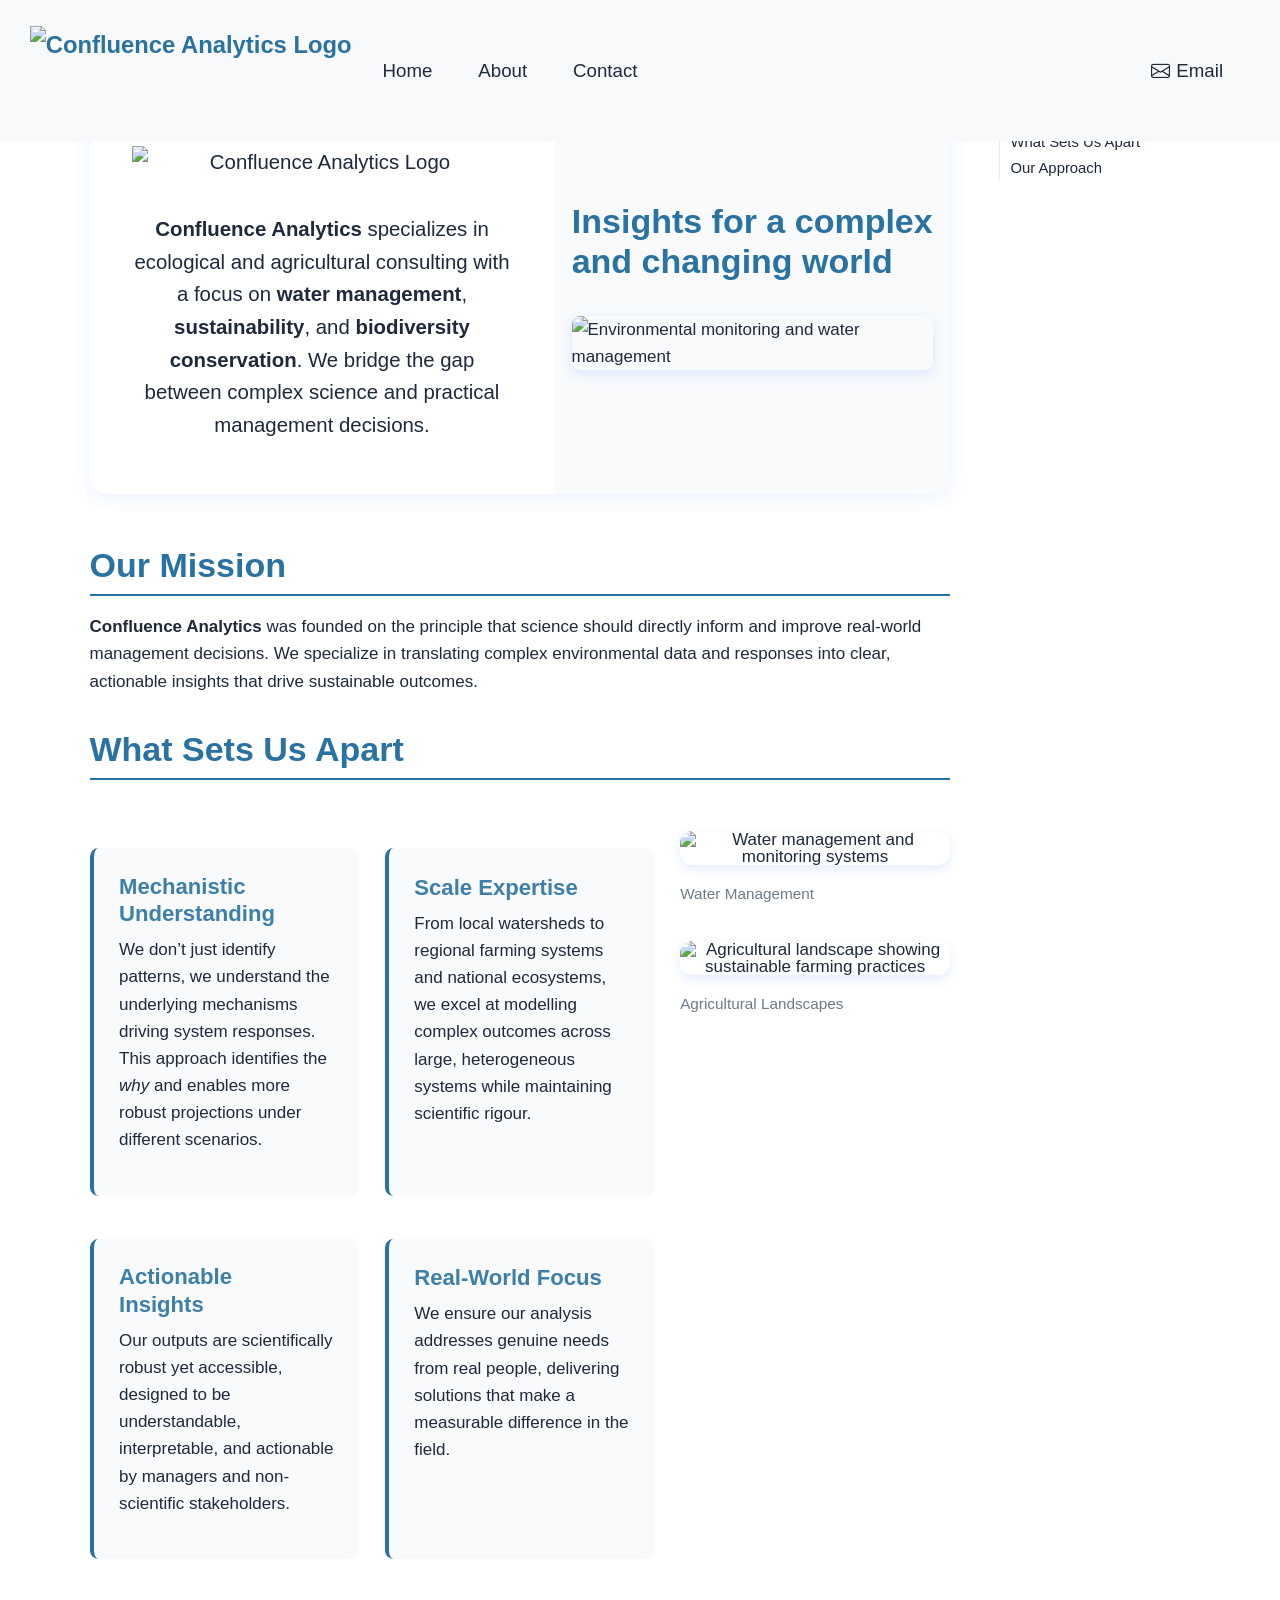
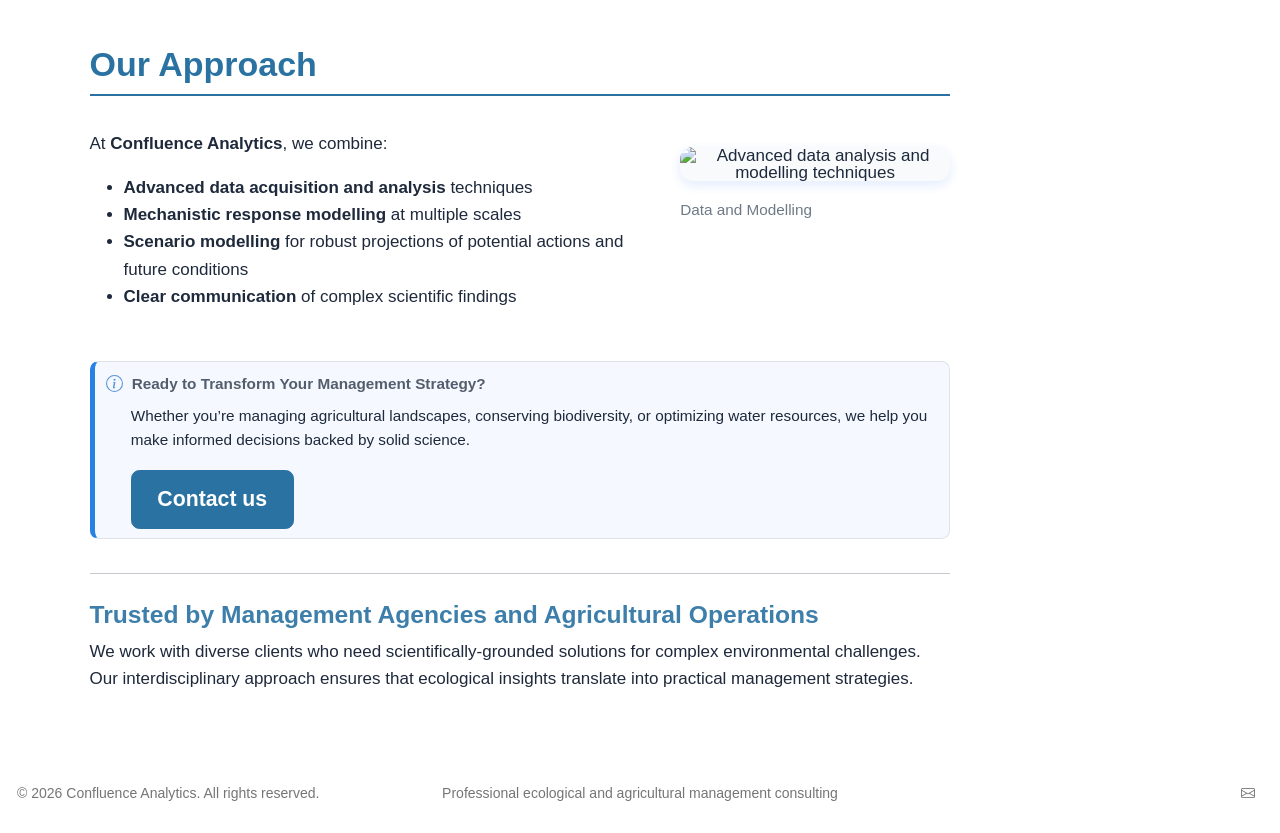
==== index.html @ f4fb7918 "Built site for gh-pages" ====
<!DOCTYPE html>
<html xmlns="http://www.w3.org/1999/xhtml" lang="en" xml:lang="en"><head>

<meta charset="utf-8">
<meta name="generator" content="quarto-1.8.27">

<meta name="viewport" content="width=device-width, initial-scale=1.0, user-scalable=yes">


<title>Confluence Analytics</title>
<style>
code{white-space: pre-wrap;}
span.smallcaps{font-variant: small-caps;}
div.columns{display: flex; gap: min(4vw, 1.5em);}
div.column{flex: auto; overflow-x: auto;}
div.hanging-indent{margin-left: 1.5em; text-indent: -1.5em;}
ul.task-list{list-style: none;}
ul.task-list li input[type="checkbox"] {
  width: 0.8em;
  margin: 0 0.8em 0.2em -1em; /* quarto-specific, see https://github.com/quarto-dev/quarto-cli/issues/4556 */ 
  vertical-align: middle;
}
</style>


<script src="site_libs/quarto-nav/quarto-nav.js"></script>
<script src="site_libs/quarto-nav/headroom.min.js"></script>
<script src="site_libs/clipboard/clipboard.min.js"></script>
<script src="site_libs/quarto-search/autocomplete.umd.js"></script>
<script src="site_libs/quarto-search/fuse.min.js"></script>
<script src="site_libs/quarto-search/quarto-search.js"></script>
<meta name="quarto:offset" content="./">
<link href="./logo-01.png" rel="icon" type="image/png">
<script src="site_libs/quarto-html/quarto.js" type="module"></script>
<script src="site_libs/quarto-html/tabsets/tabsets.js" type="module"></script>
<script src="site_libs/quarto-html/axe/axe-check.js" type="module"></script>
<script src="site_libs/quarto-html/popper.min.js"></script>
<script src="site_libs/quarto-html/tippy.umd.min.js"></script>
<script src="site_libs/quarto-html/anchor.min.js"></script>
<link href="site_libs/quarto-html/tippy.css" rel="stylesheet">
<link href="site_libs/quarto-html/quarto-syntax-highlighting-ed96de9b727972fe78a7b5d16c58bf87.css" rel="stylesheet" id="quarto-text-highlighting-styles">
<script src="site_libs/bootstrap/bootstrap.min.js"></script>
<link href="site_libs/bootstrap/bootstrap-icons.css" rel="stylesheet">
<link href="site_libs/bootstrap/bootstrap-2e3543371e4f7220b1cf65411cce5df8.min.css" rel="stylesheet" append-hash="true" id="quarto-bootstrap" data-mode="light">
<script id="quarto-search-options" type="application/json">{
  "location": "navbar",
  "copy-button": false,
  "collapse-after": 3,
  "panel-placement": "end",
  "type": "overlay",
  "limit": 50,
  "keyboard-shortcut": [
    "f",
    "/",
    "s"
  ],
  "show-item-context": false,
  "language": {
    "search-no-results-text": "No results",
    "search-matching-documents-text": "matching documents",
    "search-copy-link-title": "Copy link to search",
    "search-hide-matches-text": "Hide additional matches",
    "search-more-match-text": "more match in this document",
    "search-more-matches-text": "more matches in this document",
    "search-clear-button-title": "Clear",
    "search-text-placeholder": "",
    "search-detached-cancel-button-title": "Cancel",
    "search-submit-button-title": "Submit",
    "search-label": "Search"
  }
}</script>
<style>html{ scroll-behavior: smooth; }</style>


<link rel="stylesheet" href="styles.css">
</head>

<body class="nav-fixed quarto-light">

<div id="quarto-search-results"></div>
  <header id="quarto-header" class="headroom fixed-top">
    <nav class="navbar navbar-expand-lg " data-bs-theme="dark">
      <div class="navbar-container container-fluid">
      <div class="navbar-brand-container mx-auto">
    <a href="./index.html" class="navbar-brand navbar-brand-logo">
    <img src="./logo_words-01.png" alt="Confluence Analytics Logo" class="navbar-logo light-content">
    <img src="./logo_words-01.png" alt="Confluence Analytics Logo" class="navbar-logo dark-content">
    </a>
  </div>
            <div id="quarto-search" class="" title="Search"></div>
          <button class="navbar-toggler" type="button" data-bs-toggle="collapse" data-bs-target="#navbarCollapse" aria-controls="navbarCollapse" role="menu" aria-expanded="false" aria-label="Toggle navigation" onclick="if (window.quartoToggleHeadroom) { window.quartoToggleHeadroom(); }">
  <span class="navbar-toggler-icon"></span>
</button>
          <div class="collapse navbar-collapse" id="navbarCollapse">
            <ul class="navbar-nav navbar-nav-scroll me-auto">
  <li class="nav-item">
    <a class="nav-link active" href="./index.html" aria-current="page"> 
<span class="menu-text">Home</span></a>
  </li>  
  <li class="nav-item">
    <a class="nav-link" href="./about.html"> 
<span class="menu-text">About</span></a>
  </li>  
  <li class="nav-item">
    <a class="nav-link" href="./contact.html"> 
<span class="menu-text">Contact</span></a>
  </li>  
</ul>
            <ul class="navbar-nav navbar-nav-scroll ms-auto">
  <li class="nav-item">
    <a class="nav-link" href="mailto:info@confluenceanalytics.com.au"> <i class="bi bi-envelope" role="img">
</i> 
<span class="menu-text">Email</span></a>
  </li>  
</ul>
          </div> <!-- /navcollapse -->
            <div class="quarto-navbar-tools">
</div>
      </div> <!-- /container-fluid -->
    </nav>
</header>
<!-- content -->
<div id="quarto-content" class="quarto-container page-columns page-rows-contents page-layout-full page-navbar">
<!-- sidebar -->
<!-- margin-sidebar -->
    <div id="quarto-margin-sidebar" class="sidebar margin-sidebar">
        <nav id="TOC" role="doc-toc" class="toc-active">
    <h2 id="toc-title">On this page</h2>
   
  <ul>
  <li><a href="#our-mission" id="toc-our-mission" class="nav-link active" data-scroll-target="#our-mission">Our Mission</a></li>
  <li><a href="#what-sets-us-apart" id="toc-what-sets-us-apart" class="nav-link" data-scroll-target="#what-sets-us-apart">What Sets Us Apart</a></li>
  <li><a href="#our-approach" id="toc-our-approach" class="nav-link" data-scroll-target="#our-approach">Our Approach</a>
  <ul class="collapse">
  <li><a href="#trusted-by-management-agencies-and-agricultural-operations" id="toc-trusted-by-management-agencies-and-agricultural-operations" class="nav-link" data-scroll-target="#trusted-by-management-agencies-and-agricultural-operations">Trusted by Management Agencies and Agricultural Operations</a></li>
  </ul></li>
  </ul>
</nav>
    </div>
<!-- main -->
<main class="content column-page-left" id="quarto-document-content"><header id="title-block-header" class="quarto-title-block"></header>




<div class="hero-section">
<div class="hero-content">
<div class="hero-text-card">
<p><img src="logo_words-01.png" class="hero-logo img-fluid" alt="Confluence Analytics Logo"></p>
<p><strong>Confluence Analytics</strong> specializes in ecological and agricultural consulting with a focus on <strong>water management</strong>, <strong>sustainability</strong>, and <strong>biodiversity conservation</strong>. We bridge the gap between complex science and practical management decisions.</p>
</div>
<section id="insights-for-a-complex-and-changing-world" class="level2 hero-image-side">
<h2 class="anchored" data-anchor-id="insights-for-a-complex-and-changing-world">Insights for a complex and changing world</h2>
<p><img src="images/drone2.jpg" class="hero-bg img-fluid" alt="Environmental monitoring and water management"></p>
</section>
</div>
</div>
<section id="our-mission" class="level2">
<h2 class="anchored" data-anchor-id="our-mission">Our Mission</h2>
<p><strong>Confluence Analytics</strong> was founded on the principle that science should directly inform and improve real-world management decisions. We specialize in translating complex environmental data and responses into clear, actionable insights that drive sustainable outcomes.</p>
</section>
<section id="what-sets-us-apart" class="level2">
<h2 class="anchored" data-anchor-id="what-sets-us-apart">What Sets Us Apart</h2>
<div class="grid">
<div class="g-col-md-8">
<div class="grid">
<section id="mechanistic-understanding" class="level3 g-col-md-6 feature-box">
<h3 class="anchored" data-anchor-id="mechanistic-understanding"><strong>Mechanistic Understanding</strong></h3>
<p>We don’t just identify patterns, we understand the underlying mechanisms driving system responses. This approach identifies the <em>why</em> and enables more robust projections under different scenarios.</p>
</section>
<section id="scale-expertise" class="level3 g-col-md-6 feature-box">
<h3 class="anchored" data-anchor-id="scale-expertise"><strong>Scale Expertise</strong></h3>
<p>From local watersheds to regional farming systems and national ecosystems, we excel at modelling complex outcomes across large, heterogeneous systems while maintaining scientific rigour.</p>
</section>
<section id="actionable-insights" class="level3 g-col-md-6 feature-box">
<h3 class="anchored" data-anchor-id="actionable-insights"><strong>Actionable Insights</strong></h3>
<p>Our outputs are scientifically robust yet accessible, designed to be understandable, interpretable, and actionable by managers and non-scientific stakeholders.</p>
</section>
<section id="real-world-focus" class="level3 g-col-md-6 feature-box">
<h3 class="anchored" data-anchor-id="real-world-focus"><strong>Real-World Focus</strong></h3>
<p>We ensure our analysis addresses genuine needs from real people, delivering solutions that make a measurable difference in the field.</p>
</section>
</div>
</div>
<div class="g-col-md-4">
<div class="quarto-figure quarto-figure-center">
<figure class="figure">
<p><img src="images/steavenson.jpg" class="section-image img-fluid figure-img" alt="Water management and monitoring systems"></p>
<figcaption>Water Management</figcaption>
</figure>
</div>
<div class="quarto-figure quarto-figure-center">
<figure class="figure">
<p><img src="images/ag-landscape.jpg" class="section-image img-fluid figure-img" alt="Agricultural landscape showing sustainable farming practices"></p>
<figcaption>Agricultural Landscapes</figcaption>
</figure>
</div>
</div>
</div>
</section>
<section id="our-approach" class="level2">
<h2 class="anchored" data-anchor-id="our-approach">Our Approach</h2>
<div class="grid">
<div class="g-col-md-8">
<p>At <strong>Confluence Analytics</strong>, we combine:</p>
<ul>
<li><strong>Advanced data acquisition and analysis</strong> techniques</li>
<li><strong>Mechanistic response modelling</strong> at multiple scales</li>
<li><strong>Scenario modelling</strong> for robust projections of potential actions and future conditions</li>
<li><strong>Clear communication</strong> of complex scientific findings</li>
</ul>
</div>
<div class="g-col-md-4">
<div class="quarto-figure quarto-figure-center">
<figure class="figure">
<p><img src="images/all_anaes.png" class="section-image img-fluid figure-img" alt="Advanced data analysis and modelling techniques"></p>
<figcaption>Data and Modelling</figcaption>
</figure>
</div>
</div>
</div>
<div class="callout callout-style-simple callout-note callout-titled">
<div class="callout-header d-flex align-content-center">
<div class="callout-icon-container">
<i class="callout-icon"></i>
</div>
<div class="callout-title-container flex-fill">
<span class="screen-reader-only">Note</span>Ready to Transform Your Management Strategy?
</div>
</div>
<div class="callout-body-container callout-body">
<p>Whether you’re managing agricultural landscapes, conserving biodiversity, or optimizing water resources, we help you make informed decisions backed by solid science.</p>
<p><a href="./contact.html" class="btn btn-primary btn-lg" role="button">Contact us</a></p>
</div>
</div>
<hr>
<section id="trusted-by-management-agencies-and-agricultural-operations" class="level3">
<h3 class="anchored" data-anchor-id="trusted-by-management-agencies-and-agricultural-operations">Trusted by Management Agencies and Agricultural Operations</h3>
<p>We work with diverse clients who need scientifically-grounded solutions for complex environmental challenges. Our interdisciplinary approach ensures that ecological insights translate into practical management strategies.</p>


</section>
</section>

</main> <!-- /main -->
<script id="quarto-html-after-body" type="application/javascript">
  window.document.addEventListener("DOMContentLoaded", function (event) {
    const icon = "";
    const anchorJS = new window.AnchorJS();
    anchorJS.options = {
      placement: 'right',
      icon: icon
    };
    anchorJS.add('.anchored');
    const isCodeAnnotation = (el) => {
      for (const clz of el.classList) {
        if (clz.startsWith('code-annotation-')) {                     
          return true;
        }
      }
      return false;
    }
    const onCopySuccess = function(e) {
      // button target
      const button = e.trigger;
      // don't keep focus
      button.blur();
      // flash "checked"
      button.classList.add('code-copy-button-checked');
      var currentTitle = button.getAttribute("title");
      button.setAttribute("title", "Copied!");
      let tooltip;
      if (window.bootstrap) {
        button.setAttribute("data-bs-toggle", "tooltip");
        button.setAttribute("data-bs-placement", "left");
        button.setAttribute("data-bs-title", "Copied!");
        tooltip = new bootstrap.Tooltip(button, 
          { trigger: "manual", 
            customClass: "code-copy-button-tooltip",
            offset: [0, -8]});
        tooltip.show();    
      }
      setTimeout(function() {
        if (tooltip) {
          tooltip.hide();
          button.removeAttribute("data-bs-title");
          button.removeAttribute("data-bs-toggle");
          button.removeAttribute("data-bs-placement");
        }
        button.setAttribute("title", currentTitle);
        button.classList.remove('code-copy-button-checked');
      }, 1000);
      // clear code selection
      e.clearSelection();
    }
    const getTextToCopy = function(trigger) {
      const outerScaffold = trigger.parentElement.cloneNode(true);
      const codeEl = outerScaffold.querySelector('code');
      for (const childEl of codeEl.children) {
        if (isCodeAnnotation(childEl)) {
          childEl.remove();
        }
      }
      return codeEl.innerText;
    }
    const clipboard = new window.ClipboardJS('.code-copy-button:not([data-in-quarto-modal])', {
      text: getTextToCopy
    });
    clipboard.on('success', onCopySuccess);
    if (window.document.getElementById('quarto-embedded-source-code-modal')) {
      const clipboardModal = new window.ClipboardJS('.code-copy-button[data-in-quarto-modal]', {
        text: getTextToCopy,
        container: window.document.getElementById('quarto-embedded-source-code-modal')
      });
      clipboardModal.on('success', onCopySuccess);
    }
      var localhostRegex = new RegExp(/^(?:http|https):\/\/localhost\:?[0-9]*\//);
      var mailtoRegex = new RegExp(/^mailto:/);
        var filterRegex = new RegExp("https:\/\/confluenceanalytics\.com\.au");
      var isInternal = (href) => {
          return filterRegex.test(href) || localhostRegex.test(href) || mailtoRegex.test(href);
      }
      // Inspect non-navigation links and adorn them if external
     var links = window.document.querySelectorAll('a[href]:not(.nav-link):not(.navbar-brand):not(.toc-action):not(.sidebar-link):not(.sidebar-item-toggle):not(.pagination-link):not(.no-external):not([aria-hidden]):not(.dropdown-item):not(.quarto-navigation-tool):not(.about-link)');
      for (var i=0; i<links.length; i++) {
        const link = links[i];
        if (!isInternal(link.href)) {
          // undo the damage that might have been done by quarto-nav.js in the case of
          // links that we want to consider external
          if (link.dataset.originalHref !== undefined) {
            link.href = link.dataset.originalHref;
          }
            // target, if specified
            link.setAttribute("target", "_blank");
            if (link.getAttribute("rel") === null) {
              link.setAttribute("rel", "noopener");
            }
        }
      }
    function tippyHover(el, contentFn, onTriggerFn, onUntriggerFn) {
      const config = {
        allowHTML: true,
        maxWidth: 500,
        delay: 100,
        arrow: false,
        appendTo: function(el) {
            return el.parentElement;
        },
        interactive: true,
        interactiveBorder: 10,
        theme: 'quarto',
        placement: 'bottom-start',
      };
      if (contentFn) {
        config.content = contentFn;
      }
      if (onTriggerFn) {
        config.onTrigger = onTriggerFn;
      }
      if (onUntriggerFn) {
        config.onUntrigger = onUntriggerFn;
      }
      window.tippy(el, config); 
    }
    const noterefs = window.document.querySelectorAll('a[role="doc-noteref"]');
    for (var i=0; i<noterefs.length; i++) {
      const ref = noterefs[i];
      tippyHover(ref, function() {
        // use id or data attribute instead here
        let href = ref.getAttribute('data-footnote-href') || ref.getAttribute('href');
        try { href = new URL(href).hash; } catch {}
        const id = href.replace(/^#\/?/, "");
        const note = window.document.getElementById(id);
        if (note) {
          return note.innerHTML;
        } else {
          return "";
        }
      });
    }
    const xrefs = window.document.querySelectorAll('a.quarto-xref');
    const processXRef = (id, note) => {
      // Strip column container classes
      const stripColumnClz = (el) => {
        el.classList.remove("page-full", "page-columns");
        if (el.children) {
          for (const child of el.children) {
            stripColumnClz(child);
          }
        }
      }
      stripColumnClz(note)
      if (id === null || id.startsWith('sec-')) {
        // Special case sections, only their first couple elements
        const container = document.createElement("div");
        if (note.children && note.children.length > 2) {
          container.appendChild(note.children[0].cloneNode(true));
          for (let i = 1; i < note.children.length; i++) {
            const child = note.children[i];
            if (child.tagName === "P" && child.innerText === "") {
              continue;
            } else {
              container.appendChild(child.cloneNode(true));
              break;
            }
          }
          if (window.Quarto?.typesetMath) {
            window.Quarto.typesetMath(container);
          }
          return container.innerHTML
        } else {
          if (window.Quarto?.typesetMath) {
            window.Quarto.typesetMath(note);
          }
          return note.innerHTML;
        }
      } else {
        // Remove any anchor links if they are present
        const anchorLink = note.querySelector('a.anchorjs-link');
        if (anchorLink) {
          anchorLink.remove();
        }
        if (window.Quarto?.typesetMath) {
          window.Quarto.typesetMath(note);
        }
        if (note.classList.contains("callout")) {
          return note.outerHTML;
        } else {
          return note.innerHTML;
        }
      }
    }
    for (var i=0; i<xrefs.length; i++) {
      const xref = xrefs[i];
      tippyHover(xref, undefined, function(instance) {
        instance.disable();
        let url = xref.getAttribute('href');
        let hash = undefined; 
        if (url.startsWith('#')) {
          hash = url;
        } else {
          try { hash = new URL(url).hash; } catch {}
        }
        if (hash) {
          const id = hash.replace(/^#\/?/, "");
          const note = window.document.getElementById(id);
          if (note !== null) {
            try {
              const html = processXRef(id, note.cloneNode(true));
              instance.setContent(html);
            } finally {
              instance.enable();
              instance.show();
            }
          } else {
            // See if we can fetch this
            fetch(url.split('#')[0])
            .then(res => res.text())
            .then(html => {
              const parser = new DOMParser();
              const htmlDoc = parser.parseFromString(html, "text/html");
              const note = htmlDoc.getElementById(id);
              if (note !== null) {
                const html = processXRef(id, note);
                instance.setContent(html);
              } 
            }).finally(() => {
              instance.enable();
              instance.show();
            });
          }
        } else {
          // See if we can fetch a full url (with no hash to target)
          // This is a special case and we should probably do some content thinning / targeting
          fetch(url)
          .then(res => res.text())
          .then(html => {
            const parser = new DOMParser();
            const htmlDoc = parser.parseFromString(html, "text/html");
            const note = htmlDoc.querySelector('main.content');
            if (note !== null) {
              // This should only happen for chapter cross references
              // (since there is no id in the URL)
              // remove the first header
              if (note.children.length > 0 && note.children[0].tagName === "HEADER") {
                note.children[0].remove();
              }
              const html = processXRef(null, note);
              instance.setContent(html);
            } 
          }).finally(() => {
            instance.enable();
            instance.show();
          });
        }
      }, function(instance) {
      });
    }
        let selectedAnnoteEl;
        const selectorForAnnotation = ( cell, annotation) => {
          let cellAttr = 'data-code-cell="' + cell + '"';
          let lineAttr = 'data-code-annotation="' +  annotation + '"';
          const selector = 'span[' + cellAttr + '][' + lineAttr + ']';
          return selector;
        }
        const selectCodeLines = (annoteEl) => {
          const doc = window.document;
          const targetCell = annoteEl.getAttribute("data-target-cell");
          const targetAnnotation = annoteEl.getAttribute("data-target-annotation");
          const annoteSpan = window.document.querySelector(selectorForAnnotation(targetCell, targetAnnotation));
          const lines = annoteSpan.getAttribute("data-code-lines").split(",");
          const lineIds = lines.map((line) => {
            return targetCell + "-" + line;
          })
          let top = null;
          let height = null;
          let parent = null;
          if (lineIds.length > 0) {
              //compute the position of the single el (top and bottom and make a div)
              const el = window.document.getElementById(lineIds[0]);
              top = el.offsetTop;
              height = el.offsetHeight;
              parent = el.parentElement.parentElement;
            if (lineIds.length > 1) {
              const lastEl = window.document.getElementById(lineIds[lineIds.length - 1]);
              const bottom = lastEl.offsetTop + lastEl.offsetHeight;
              height = bottom - top;
            }
            if (top !== null && height !== null && parent !== null) {
              // cook up a div (if necessary) and position it 
              let div = window.document.getElementById("code-annotation-line-highlight");
              if (div === null) {
                div = window.document.createElement("div");
                div.setAttribute("id", "code-annotation-line-highlight");
                div.style.position = 'absolute';
                parent.appendChild(div);
              }
              div.style.top = top - 2 + "px";
              div.style.height = height + 4 + "px";
              div.style.left = 0;
              let gutterDiv = window.document.getElementById("code-annotation-line-highlight-gutter");
              if (gutterDiv === null) {
                gutterDiv = window.document.createElement("div");
                gutterDiv.setAttribute("id", "code-annotation-line-highlight-gutter");
                gutterDiv.style.position = 'absolute';
                const codeCell = window.document.getElementById(targetCell);
                const gutter = codeCell.querySelector('.code-annotation-gutter');
                gutter.appendChild(gutterDiv);
              }
              gutterDiv.style.top = top - 2 + "px";
              gutterDiv.style.height = height + 4 + "px";
            }
            selectedAnnoteEl = annoteEl;
          }
        };
        const unselectCodeLines = () => {
          const elementsIds = ["code-annotation-line-highlight", "code-annotation-line-highlight-gutter"];
          elementsIds.forEach((elId) => {
            const div = window.document.getElementById(elId);
            if (div) {
              div.remove();
            }
          });
          selectedAnnoteEl = undefined;
        };
          // Handle positioning of the toggle
      window.addEventListener(
        "resize",
        throttle(() => {
          elRect = undefined;
          if (selectedAnnoteEl) {
            selectCodeLines(selectedAnnoteEl);
          }
        }, 10)
      );
      function throttle(fn, ms) {
      let throttle = false;
      let timer;
        return (...args) => {
          if(!throttle) { // first call gets through
              fn.apply(this, args);
              throttle = true;
          } else { // all the others get throttled
              if(timer) clearTimeout(timer); // cancel #2
              timer = setTimeout(() => {
                fn.apply(this, args);
                timer = throttle = false;
              }, ms);
          }
        };
      }
        // Attach click handler to the DT
        const annoteDls = window.document.querySelectorAll('dt[data-target-cell]');
        for (const annoteDlNode of annoteDls) {
          annoteDlNode.addEventListener('click', (event) => {
            const clickedEl = event.target;
            if (clickedEl !== selectedAnnoteEl) {
              unselectCodeLines();
              const activeEl = window.document.querySelector('dt[data-target-cell].code-annotation-active');
              if (activeEl) {
                activeEl.classList.remove('code-annotation-active');
              }
              selectCodeLines(clickedEl);
              clickedEl.classList.add('code-annotation-active');
            } else {
              // Unselect the line
              unselectCodeLines();
              clickedEl.classList.remove('code-annotation-active');
            }
          });
        }
    const findCites = (el) => {
      const parentEl = el.parentElement;
      if (parentEl) {
        const cites = parentEl.dataset.cites;
        if (cites) {
          return {
            el,
            cites: cites.split(' ')
          };
        } else {
          return findCites(el.parentElement)
        }
      } else {
        return undefined;
      }
    };
    var bibliorefs = window.document.querySelectorAll('a[role="doc-biblioref"]');
    for (var i=0; i<bibliorefs.length; i++) {
      const ref = bibliorefs[i];
      const citeInfo = findCites(ref);
      if (citeInfo) {
        tippyHover(citeInfo.el, function() {
          var popup = window.document.createElement('div');
          citeInfo.cites.forEach(function(cite) {
            var citeDiv = window.document.createElement('div');
            citeDiv.classList.add('hanging-indent');
            citeDiv.classList.add('csl-entry');
            var biblioDiv = window.document.getElementById('ref-' + cite);
            if (biblioDiv) {
              citeDiv.innerHTML = biblioDiv.innerHTML;
            }
            popup.appendChild(citeDiv);
          });
          return popup.innerHTML;
        });
      }
    }
  });
  </script>
</div> <!-- /content -->
<footer class="footer">
  <div class="nav-footer">
    <div class="nav-footer-left">
<p>© 2026 Confluence Analytics. All rights reserved.</p>
</div>   
    <div class="nav-footer-center">
<p>Professional ecological and agricultural management consulting</p>
</div>
    <div class="nav-footer-right">
      <ul class="footer-items list-unstyled">
    <li class="nav-item compact">
    <a class="nav-link" href="mailto:info@confluenceanalytics.com.au">
      <i class="bi bi-envelope" role="img">
</i> 
    </a>
  </li>  
</ul>
    </div>
  </div>
</footer>




<script src="site_libs/quarto-html/zenscroll-min.js"></script>
</body></html>
---- site_libs/quarto-html/tippy.css ----
.tippy-box[data-animation=fade][data-state=hidden]{opacity:0}[data-tippy-root]{max-width:calc(100vw - 10px)}.tippy-box{position:relative;background-color:#333;color:#fff;border-radius:4px;font-size:14px;line-height:1.4;white-space:normal;outline:0;transition-property:transform,visibility,opacity}.tippy-box[data-placement^=top]>.tippy-arrow{bottom:0}.tippy-box[data-placement^=top]>.tippy-arrow:before{bottom:-7px;left:0;border-width:8px 8px 0;border-top-color:initial;transform-origin:center top}.tippy-box[data-placement^=bottom]>.tippy-arrow{top:0}.tippy-box[data-placement^=bottom]>.tippy-arrow:before{top:-7px;left:0;border-width:0 8px 8px;border-bottom-color:initial;transform-origin:center bottom}.tippy-box[data-placement^=left]>.tippy-arrow{right:0}.tippy-box[data-placement^=left]>.tippy-arrow:before{border-width:8px 0 8px 8px;border-left-color:initial;right:-7px;transform-origin:center left}.tippy-box[data-placement^=right]>.tippy-arrow{left:0}.tippy-box[data-placement^=right]>.tippy-arrow:before{left:-7px;border-width:8px 8px 8px 0;border-right-color:initial;transform-origin:center right}.tippy-box[data-inertia][data-state=visible]{transition-timing-function:cubic-bezier(.54,1.5,.38,1.11)}.tippy-arrow{width:16px;height:16px;color:#333}.tippy-arrow:before{content:"";position:absolute;border-color:transparent;border-style:solid}.tippy-content{position:relative;padding:5px 9px;z-index:1}
---- site_libs/quarto-html/quarto-syntax-highlighting-ed96de9b727972fe78a7b5d16c58bf87.css ----
/* quarto syntax highlight colors */
:root {
  --quarto-hl-ot-color: #003B4F;
  --quarto-hl-at-color: #657422;
  --quarto-hl-ss-color: #20794D;
  --quarto-hl-an-color: #5E5E5E;
  --quarto-hl-fu-color: #4758AB;
  --quarto-hl-st-color: #20794D;
  --quarto-hl-cf-color: #003B4F;
  --quarto-hl-op-color: #5E5E5E;
  --quarto-hl-er-color: #AD0000;
  --quarto-hl-bn-color: #AD0000;
  --quarto-hl-al-color: #AD0000;
  --quarto-hl-va-color: #111111;
  --quarto-hl-bu-color: inherit;
  --quarto-hl-ex-color: inherit;
  --quarto-hl-pp-color: #AD0000;
  --quarto-hl-in-color: #5E5E5E;
  --quarto-hl-vs-color: #20794D;
  --quarto-hl-wa-color: #5E5E5E;
  --quarto-hl-do-color: #5E5E5E;
  --quarto-hl-im-color: #00769E;
  --quarto-hl-ch-color: #20794D;
  --quarto-hl-dt-color: #AD0000;
  --quarto-hl-fl-color: #AD0000;
  --quarto-hl-co-color: #5E5E5E;
  --quarto-hl-cv-color: #5E5E5E;
  --quarto-hl-cn-color: #8f5902;
  --quarto-hl-sc-color: #5E5E5E;
  --quarto-hl-dv-color: #AD0000;
  --quarto-hl-kw-color: #003B4F;
}

/* other quarto variables */
:root {
  --quarto-font-monospace: SFMono-Regular, Menlo, Monaco, Consolas, "Liberation Mono", "Courier New", monospace;
}

/* syntax highlight based on Pandoc's rules */
pre > code.sourceCode > span {
  color: #003B4F;
}

code.sourceCode > span {
  color: #003B4F;
}

div.sourceCode,
div.sourceCode pre.sourceCode {
  color: #003B4F;
}

/* Normal */
code span {
  color: #003B4F;
}

/* Alert */
code span.al {
  color: #AD0000;
  font-style: inherit;
}

/* Annotation */
code span.an {
  color: #5E5E5E;
  font-style: inherit;
}

/* Attribute */
code span.at {
  color: #657422;
  font-style: inherit;
}

/* BaseN */
code span.bn {
  color: #AD0000;
  font-style: inherit;
}

/* BuiltIn */
code span.bu {
  font-style: inherit;
}

/* ControlFlow */
code span.cf {
  color: #003B4F;
  font-weight: bold;
  font-style: inherit;
}

/* Char */
code span.ch {
  color: #20794D;
  font-style: inherit;
}

/* Constant */
code span.cn {
  color: #8f5902;
  font-style: inherit;
}

/* Comment */
code span.co {
  color: #5E5E5E;
  font-style: inherit;
}

/* CommentVar */
code span.cv {
  color: #5E5E5E;
  font-style: italic;
}

/* Documentation */
code span.do {
  color: #5E5E5E;
  font-style: italic;
}

/* DataType */
code span.dt {
  color: #AD0000;
  font-style: inherit;
}

/* DecVal */
code span.dv {
  color: #AD0000;
  font-style: inherit;
}

/* Error */
code span.er {
  color: #AD0000;
  font-style: inherit;
}

/* Extension */
code span.ex {
  font-style: inherit;
}

/* Float */
code span.fl {
  color: #AD0000;
  font-style: inherit;
}

/* Function */
code span.fu {
  color: #4758AB;
  font-style: inherit;
}

/* Import */
code span.im {
  color: #00769E;
  font-style: inherit;
}

/* Information */
code span.in {
  color: #5E5E5E;
  font-style: inherit;
}

/* Keyword */
code span.kw {
  color: #003B4F;
  font-weight: bold;
  font-style: inherit;
}

/* Operator */
code span.op {
  color: #5E5E5E;
  font-style: inherit;
}

/* Other */
code span.ot {
  color: #003B4F;
  font-style: inherit;
}

/* Preprocessor */
code span.pp {
  color: #AD0000;
  font-style: inherit;
}

/* SpecialChar */
code span.sc {
  color: #5E5E5E;
  font-style: inherit;
}

/* SpecialString */
code span.ss {
  color: #20794D;
  font-style: inherit;
}

/* String */
code span.st {
  color: #20794D;
  font-style: inherit;
}

/* Variable */
code span.va {
  color: #111111;
  font-style: inherit;
}

/* VerbatimString */
code span.vs {
  color: #20794D;
  font-style: inherit;
}

/* Warning */
code span.wa {
  color: #5E5E5E;
  font-style: italic;
}

.prevent-inlining {
  content: "</";
}

/*# sourceMappingURL=0920dd6d7437995b8cdf7429764427b1.css.map */
---- styles.css ----
/*-- scss:rules --*/

/* Confluence Analytics - Professional Styling */

/* Brand Colors - Professional Blue Theme */
:root {
  --primary-blue: #2972a1;
  --accent-blue: #4a8bc2;
  --light-blue: #7ba7d0;
  --soft-gray: #f8fafc;
  --text-dark: #1e293b;
  --text-light: #475569;
  --logo-contrast: #ffffff;
}

/* Typography */
body {
  font-family: 'Segoe UI', Tahoma, Geneva, Verdana, sans-serif;
  line-height: 1.6;
  color: var(--text-dark);
}

h1, h2, h3, h4, h5, h6 {
  color: var(--primary-blue);
  font-weight: 600;
}

h1 {
  font-size: 2.5rem;
  margin-bottom: 1rem;
}

h2 {
  font-size: 2rem;
  margin-top: 2rem;
  margin-bottom: 1rem;
  border-bottom: 2px solid var(--primary-blue);
  padding-bottom: 0.5rem;
}

/* Hero Section */
.hero-section {
  background: var(--soft-gray);
  padding: 0;
  margin: 0rem 0rem 3rem 0rem;
  border-radius: 1rem;
  overflow: hidden;
  box-shadow: 0 4px 20px rgba(59, 130, 246, 0.1);
}

.hero-content {
  display: grid;
  grid-template-columns: 1fr 1fr;
  min-height: 400px;
}

.hero-text-card {
  background: white;
  padding: 3rem 2.5rem;
  display: flex;
  flex-direction: column;
  justify-content: center;
  border-radius: 1rem 0 0 1rem;
}

.hero-image-side {
  position: relative;
  overflow: hidden;
  border-radius: 0 1rem 1rem 0;
  display: flex;
  flex-direction: column;
  align-items: stretch;
  justify-content: center;
  background: var(--soft-gray);
  padding: 1.5rem 1rem;
}

.hero-image-side h2 {
  color: var(--primary-blue);
  font-size: 2rem;
  font-weight: 700;
  margin: 0 0 1.5rem 0;
  text-align: center;
  border-bottom: none;
}

.hero-bg {
  width: 100%;
  height: auto;
  max-height: 350px;
  object-fit: cover;
  object-position: center;
  border-radius: 0.5rem;
  box-shadow: 0 4px 12px rgba(59, 130, 246, 0.15);
}

.hero-logo {
  width: 380px;
  height: auto;
  margin: 0 auto 2rem auto;
  display: block;
}

.hero-text-card h2 {
  color: var(--primary-blue);
  border-bottom: none;
  margin-bottom: 1rem;
  font-size: 2.2rem;
  font-weight: 700;
  text-align: center;
}

.hero-text-card p {
  color: var(--text-dark);
  font-size: 1.2rem;
  margin-bottom: 0;
  line-height: 1.6;
  text-align: center;
  max-width: 100%;
}

@media (max-width: 768px) {
  .hero-content {
    grid-template-columns: 1fr;
    min-height: auto;
  }
  
  .hero-text-card {
    border-radius: 1rem 1rem 0 0;
    padding: 2rem 1.5rem;
  }
  
  .hero-image-side {
    border-radius: 0 0 1rem 1rem;
    min-height: 200px;
  }
  
  .hero-logo {
    width: 280px;
    margin-bottom: 1rem;
  }
  
  .hero-text-card h2 {
    font-size: 1.8rem;
  }
  
  .hero-text-card p {
    font-size: 1.1rem;
  }
  
  .hero-image-side h2 {
    font-size: 1.6rem;
    margin-bottom: 1rem;
  }
  
  .hero-bg {
    max-height: 200px;
  }
}

/* Feature Boxes */
.feature-box {
  background: var(--soft-gray);
  padding: 1.5rem;
  border-radius: 0.5rem;
  margin-bottom: 1rem;
  border-left: 4px solid var(--primary-blue);
  transition: transform 0.2s ease, box-shadow 0.2s ease;
  position: relative;
}

.feature-box:hover {
  transform: translateY(-2px);
  box-shadow: 0 4px 12px rgba(30, 58, 138, 0.1);
}

.feature-box h3 {
  margin-top: 0;
  color: var(--primary-blue);
  font-size: 1.3rem;
}

/* Professional Image Styling */
.section-image {
  width: 100%;
  max-width: 400px;
  height: 200px;
  border-radius: 0.75rem;
  margin: 1rem 0;
  box-shadow: 0 4px 12px rgba(59, 130, 246, 0.15);
  transition: transform 0.3s ease, box-shadow 0.3s ease;
  object-fit: cover;
  object-position: center;
}

.section-image:hover {
  transform: translateY(-2px);
  box-shadow: 0 6px 20px rgba(59, 130, 246, 0.25);
}

/* Hero-sized image for key sections */
.hero-image {
  width: 100%;
  max-width: 100%;
  height: 300px;
  border-radius: 1rem;
  margin: 2rem 0;
  display: block;
  box-shadow: 0 8px 24px rgba(59, 130, 246, 0.2);
  transition: transform 0.3s ease, box-shadow 0.3s ease;
  object-fit: cover;
  object-position: center;
}

.hero-image:hover {
  transform: translateY(-3px);
  box-shadow: 0 12px 32px rgba(59, 130, 246, 0.3);
}

/* Ensure images scale nicely in grids */
.grid .section-image {
  height: 280px;
  width: 100%;
  object-fit: cover;
  object-position: center;
}

/* Special handling for landscape/wide images */
.section-image[src*="mdb_mgmt"] {
  height: 180px;
  object-fit: contain;
  background: var(--soft-gray);
}

.section-image[src*="australia_rivers"] {
  height: 220px;
  object-fit: cover;
  background: var(--soft-gray);
}

.section-image[src*="all_anaes"] {
  height: 180px;
  object-fit: contain;
  background: var(--soft-gray);
}

@media (max-width: 768px) {
  .section-image {
    height: 150px;
    margin: 0.5rem 0;
  }
  
  .hero-image {
    height: 200px;
    margin: 1.5rem auto;
    max-width: 100%;
  }
}

.icon-header {
  display: flex;
  align-items: center;
  margin-bottom: 1rem;
}

.icon-header img {
  width: 32px;
  height: 32px;
  margin-right: 0.75rem;
}

.service-card {
  background: white;
  border: 1px solid #e0e0e0;
  border-radius: 0.75rem;
  padding: 2rem;
  margin-bottom: 1.5rem;
  transition: box-shadow 0.2s ease;
}

.service-card:hover {
  box-shadow: 0 4px 16px rgba(30, 58, 138, 0.08);
}

/* Navigation */
.navbar {
  padding: 1.2rem 0 1.2rem 0;
  min-height: 100px;
}

.navbar-brand {
  font-weight: 700;
  color: var(--primary-blue) !important;
  font-size: 1.4rem;
}

/* Force navbar logo to be larger - override all defaults */
.navbar-brand img,
.navbar .navbar-brand img,
nav .navbar-brand img,
.quarto-navbar .navbar-brand img {
  height: 90px !important;
  width: auto !important;
  max-width: 350px !important;
  min-height: 90px !important;
}

.navbar-nav .nav-link {
  color: var(--text-dark) !important;
  font-weight: 500;
  margin: 0 0.75rem;
  transition: color 0.2s ease;
  padding: 1rem 1.25rem;
  font-size: 1.1rem;
}

.navbar-nav .nav-link:hover {
  color: var(--primary-blue) !important;
}

@media (max-width: 768px) {
  .navbar-brand img,
  .navbar .navbar-brand img,
  nav .navbar-brand img,
  .quarto-navbar .navbar-brand img {
    height: 75px !important;
    min-height: 75px !important;
  }
}

/* Buttons */
.btn-primary {
  background-color: var(--primary-blue);
  border-color: var(--primary-blue);
  font-weight: 600;
  padding: 0.75rem 1.5rem;
  border-radius: 0.5rem;
  transition: all 0.2s ease;
}

.btn-primary:hover {
  background-color: var(--accent-blue);
  border-color: var(--accent-blue);
  transform: translateY(-1px);
}

/* Callouts */
.callout {
  border-radius: 0.5rem;
  margin: 2rem 0;
}

.callout-note {
  border-left-color: var(--accent-blue);
  background-color: rgba(59, 130, 246, 0.05);
}

.callout-important {
  border-left-color: var(--primary-blue);
  background-color: rgba(30, 58, 138, 0.05);
}

.callout-tip {
  border-left-color: var(--light-blue);
}

/* Grid Improvements */
.grid {
  gap: 1.5rem;
  margin: 2rem 0;
}

/* Links */
a {
  color: var(--accent-blue);
  text-decoration: underline;
  transition: color 0.2s ease;
}

a:hover {
  color: var(--primary-green);
}

/* Title Blocks */
.title-block-banner {
  color: white !important;
}

.title-block-banner .title {
  font-size: 3rem;
  font-weight: 700;
  margin-bottom: 0.5rem;
}

.title-block-banner .subtitle {
  font-size: 1.3rem;
  opacity: 0.9;
}

/* Footer */
.page-footer {
  background-color: var(--primary-blue);
  color: white;
  margin-top: 4rem;
  padding: 2rem 0;
}

.page-footer a {
  color: white;
  text-decoration: none;
}

.page-footer a:hover {
  text-decoration: underline;
}

/* Content Spacing */
.content {
  max-width: 1200px;
  margin: 0 auto;
  padding: 0 1rem;
}

/* Responsive Design */
@media (max-width: 768px) {
  .hero-section {
    padding: 2rem 1rem;
    margin: -1rem -1rem 2rem -1rem;
  }
  
  .hero-section h2 {
    font-size: 1.8rem;
  }
  
  h1 {
    font-size: 2rem;
  }
  
  h2 {
    font-size: 1.6rem;
  }
  
  .feature-box {
    margin-bottom: 1rem;
  }
}

/* Table Styling */
table {
  border-collapse: collapse;
  width: 100%;
  margin: 1rem 0;
}

th, td {
  border: 1px solid #ddd;
  padding: 0.75rem;
  text-align: left;
}

th {
  background-color: var(--soft-gray);
  font-weight: 600;
  color: var(--primary-blue);
}

/* Code Blocks */
pre {
  background-color: var(--soft-gray);
  border: 1px solid #ddd;
  border-radius: 0.5rem;
  padding: 1rem;
  overflow-x: auto;
}

code {
  color: var(--accent-blue);
  font-family: 'Consolas', 'Monaco', 'Courier New', monospace;
}

/* Print Styles */
@media print {
  .navbar, .page-footer {
    display: none;
  }
  
  .hero-section {
    background: var(--primary-blue) !important;
    -webkit-print-color-adjust: exact;
  }
}
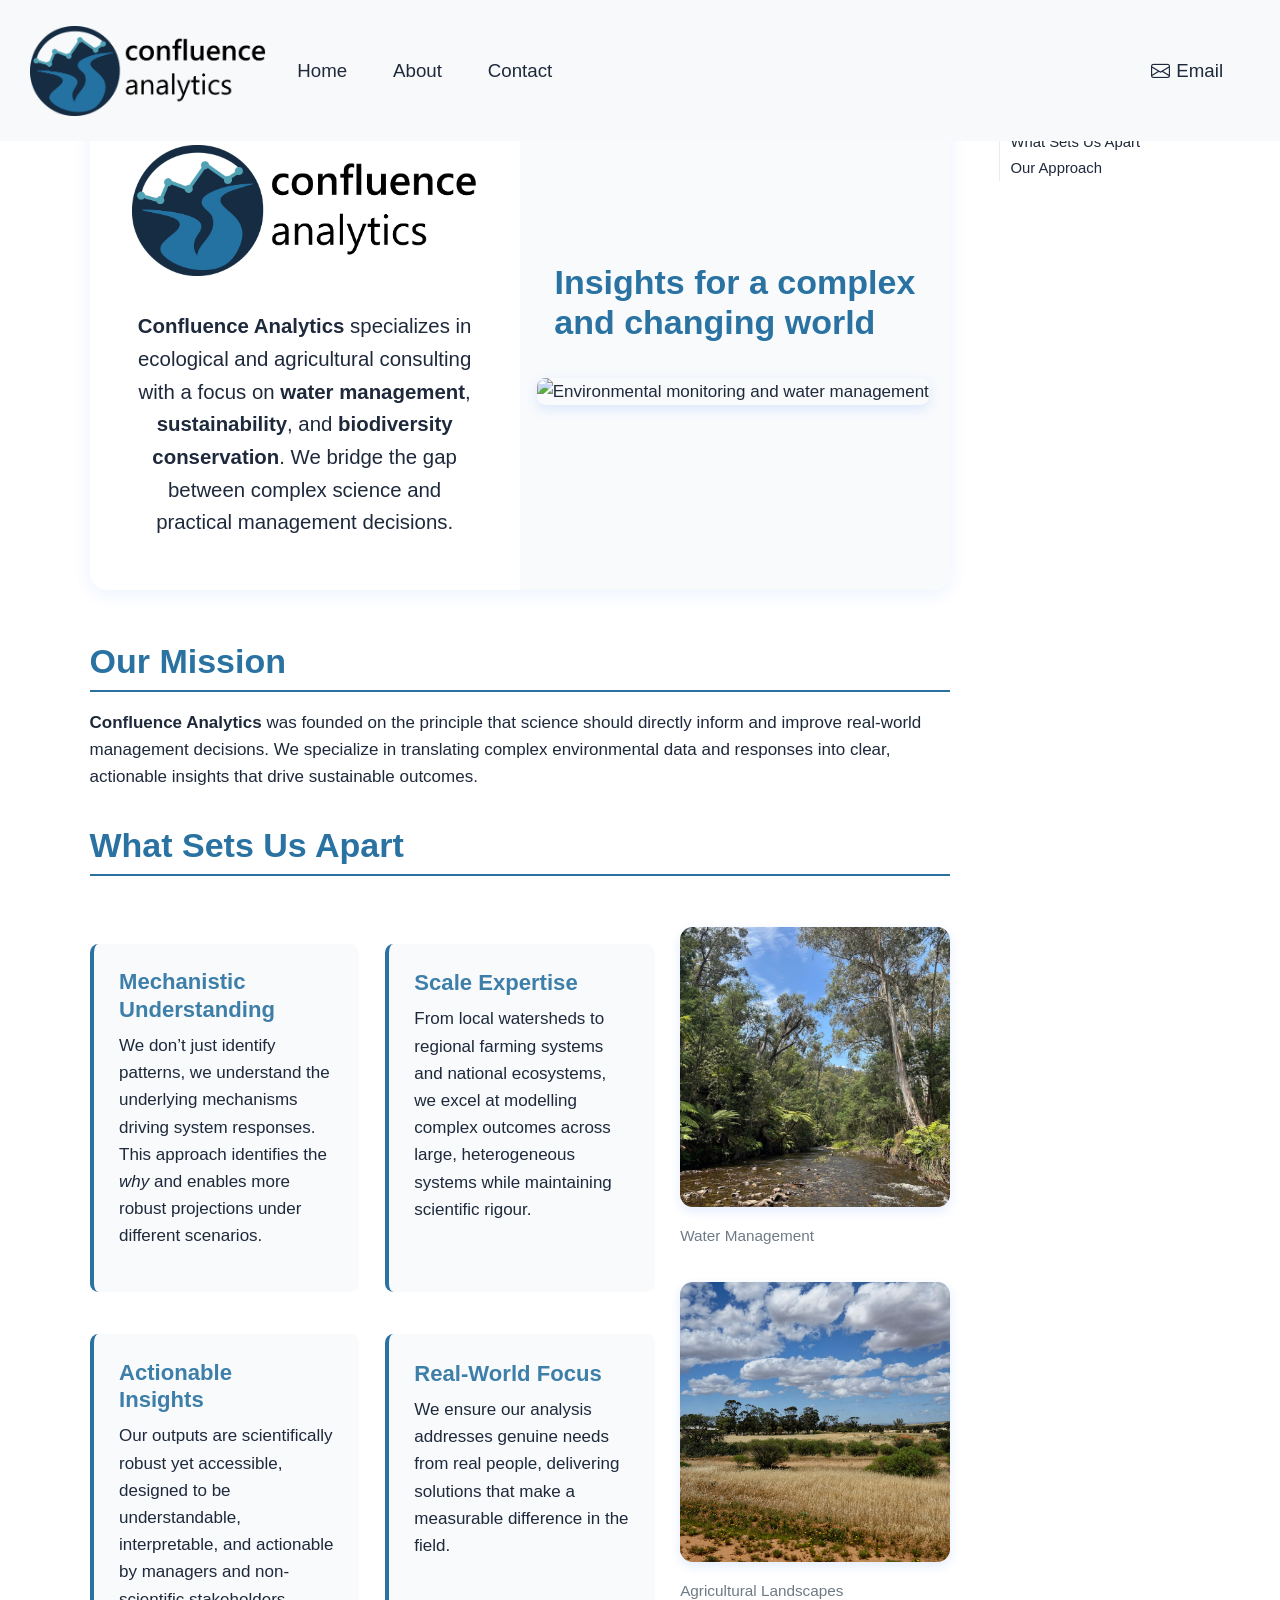
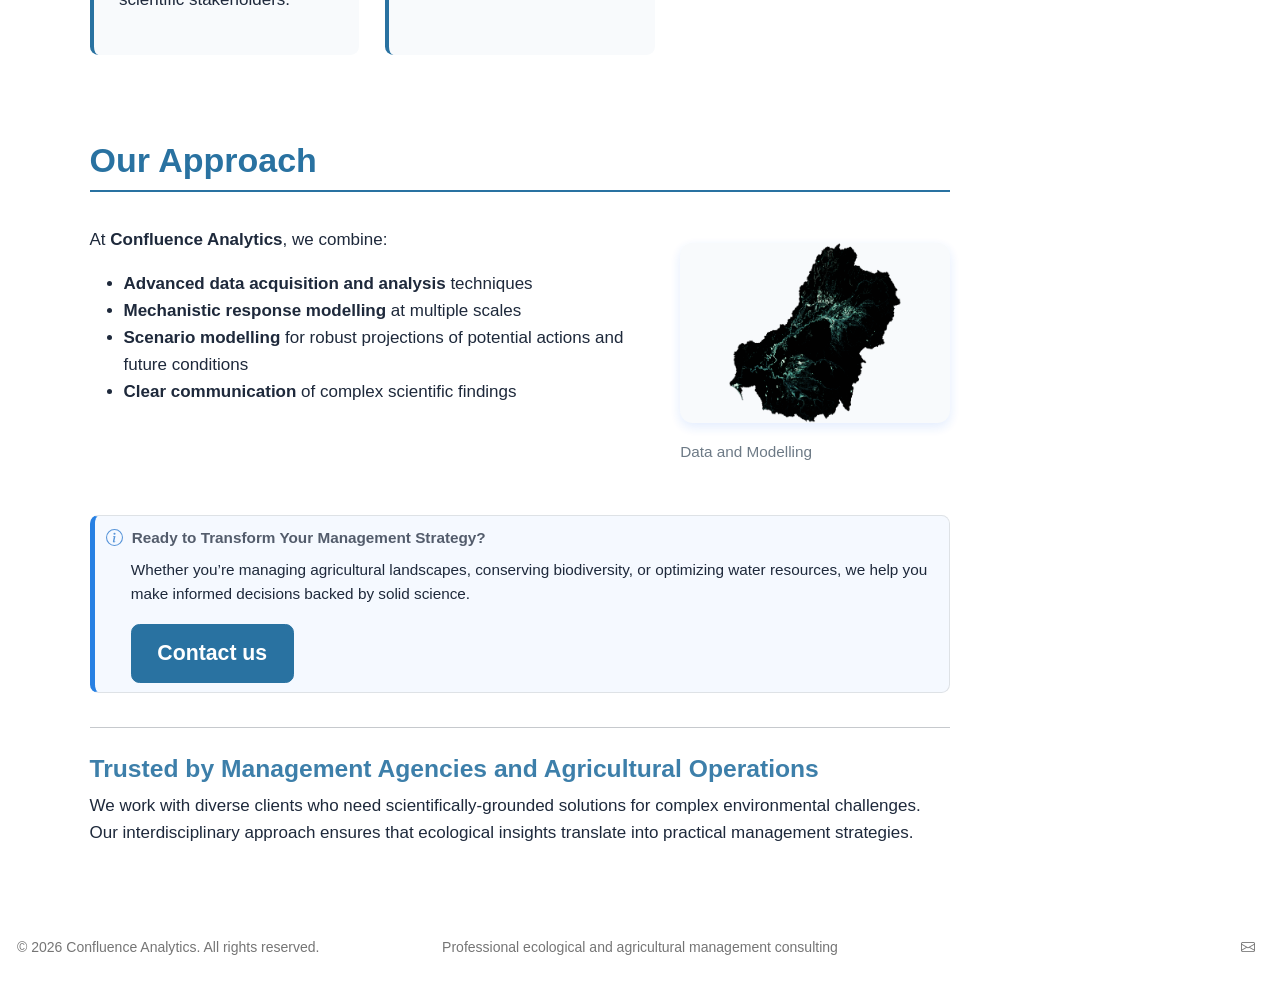
==== commit 210d0f44: "Built site for gh-pages" ====
--- a/index.html
+++ b/index.html
@@ -2,7 +2,7 @@
 <html xmlns="http://www.w3.org/1999/xhtml" lang="en" xml:lang="en"><head>
 
 <meta charset="utf-8">
-<meta name="generator" content="quarto-1.8.27">
+<meta name="generator" content="quarto-1.8.24">
 
 <meta name="viewport" content="width=device-width, initial-scale=1.0, user-scalable=yes">
 
@@ -38,10 +38,10 @@
 <script src="site_libs/quarto-html/tippy.umd.min.js"></script>
 <script src="site_libs/quarto-html/anchor.min.js"></script>
 <link href="site_libs/quarto-html/tippy.css" rel="stylesheet">
-<link href="site_libs/quarto-html/quarto-syntax-highlighting-ed96de9b727972fe78a7b5d16c58bf87.css" rel="stylesheet" id="quarto-text-highlighting-styles">
+<link href="site_libs/quarto-html/quarto-syntax-highlighting-dc55a5b9e770e841cd82e46aadbfb9b0.css" rel="stylesheet" id="quarto-text-highlighting-styles">
 <script src="site_libs/bootstrap/bootstrap.min.js"></script>
 <link href="site_libs/bootstrap/bootstrap-icons.css" rel="stylesheet">
-<link href="site_libs/bootstrap/bootstrap-2e3543371e4f7220b1cf65411cce5df8.min.css" rel="stylesheet" append-hash="true" id="quarto-bootstrap" data-mode="light">
+<link href="site_libs/bootstrap/bootstrap-0c01723974fa2d6ccc1a63fde25303c2.min.css" rel="stylesheet" append-hash="true" id="quarto-bootstrap" data-mode="light">
 <script id="quarto-search-options" type="application/json">{
   "location": "navbar",
   "copy-button": false,
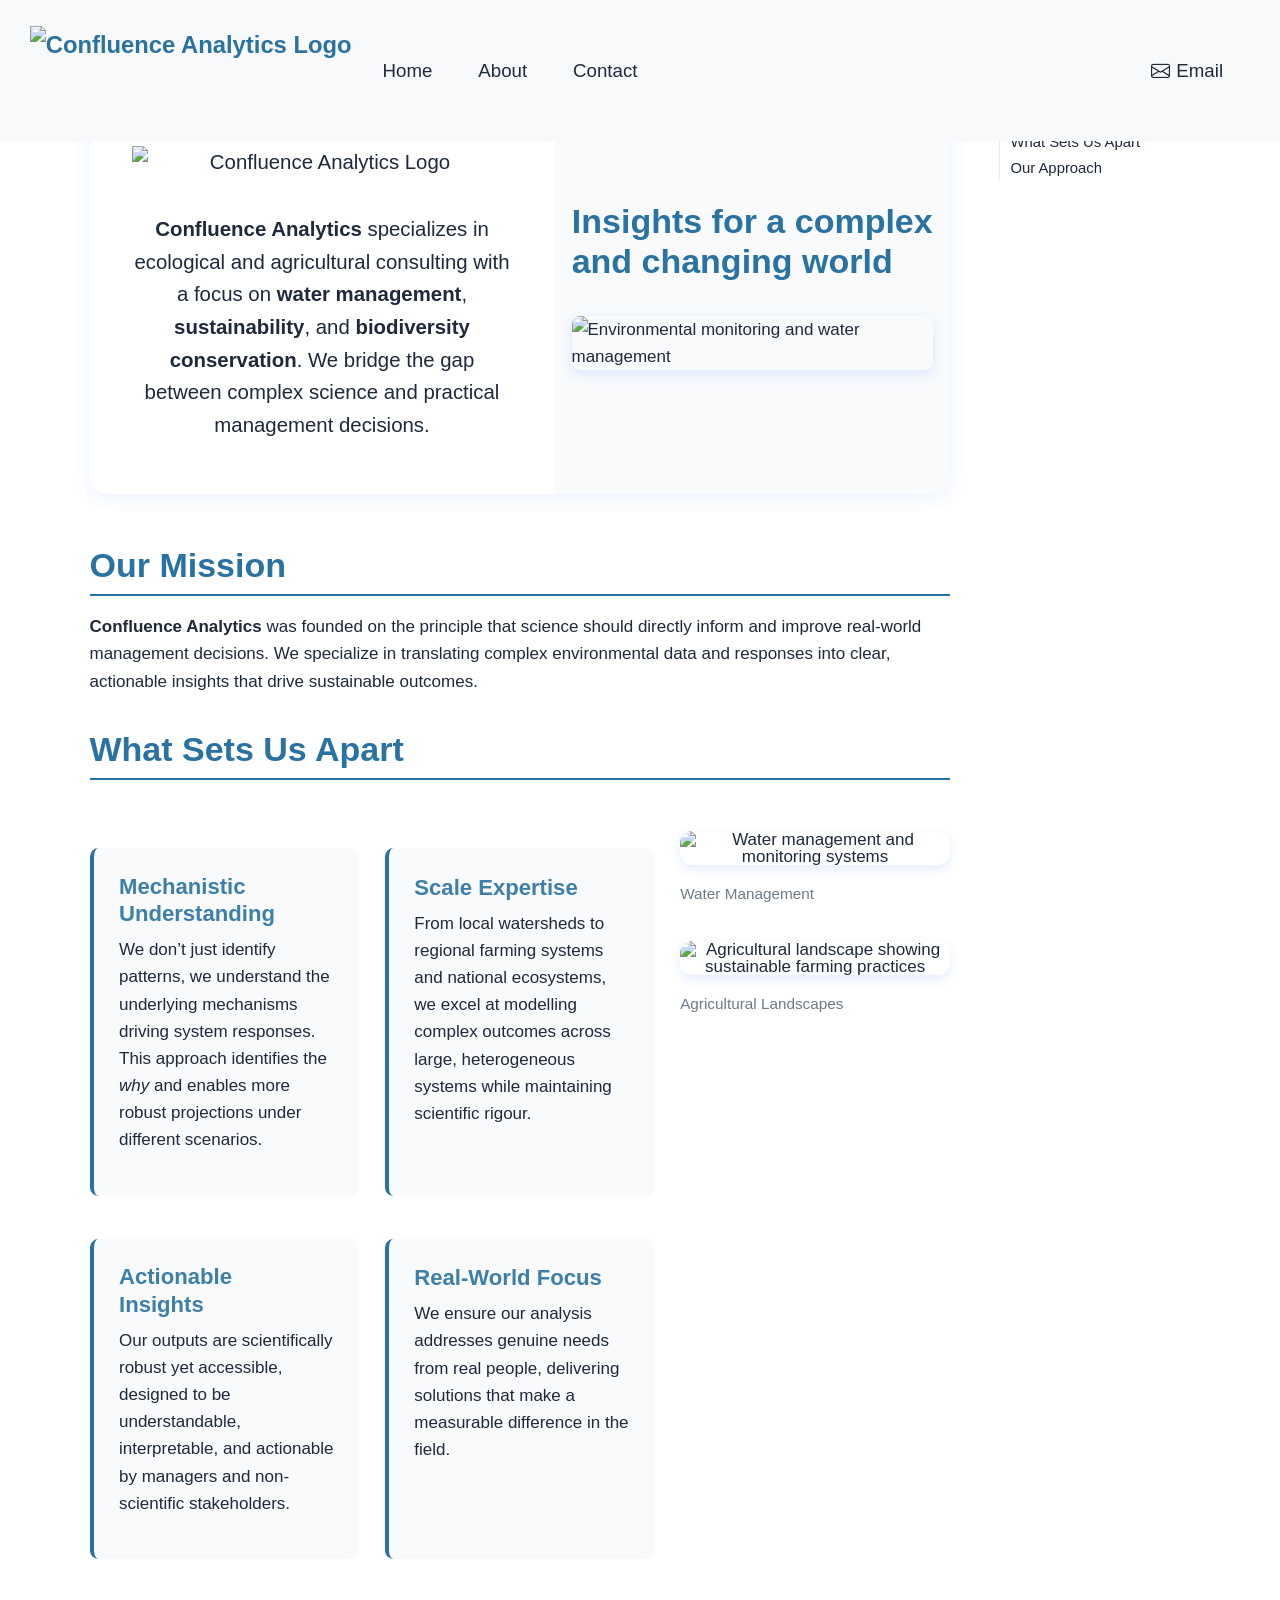
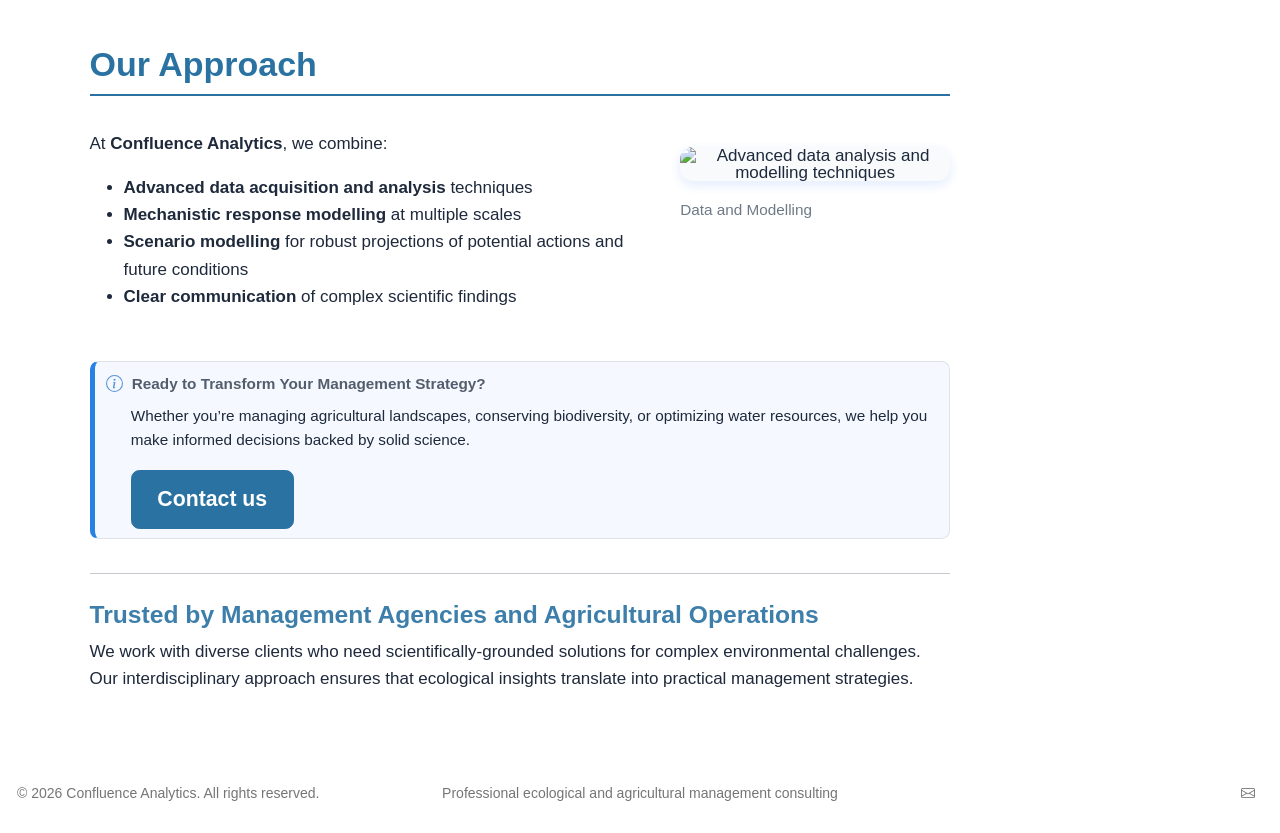
==== commit 01cd5ef6: "Built site for gh-pages" ====
--- a/index.html
+++ b/index.html
@@ -2,7 +2,7 @@
 <html xmlns="http://www.w3.org/1999/xhtml" lang="en" xml:lang="en"><head>
 
 <meta charset="utf-8">
-<meta name="generator" content="quarto-1.8.24">
+<meta name="generator" content="quarto-1.8.27">
 
 <meta name="viewport" content="width=device-width, initial-scale=1.0, user-scalable=yes">
 
@@ -38,10 +38,10 @@
 <script src="site_libs/quarto-html/tippy.umd.min.js"></script>
 <script src="site_libs/quarto-html/anchor.min.js"></script>
 <link href="site_libs/quarto-html/tippy.css" rel="stylesheet">
-<link href="site_libs/quarto-html/quarto-syntax-highlighting-dc55a5b9e770e841cd82e46aadbfb9b0.css" rel="stylesheet" id="quarto-text-highlighting-styles">
+<link href="site_libs/quarto-html/quarto-syntax-highlighting-ed96de9b727972fe78a7b5d16c58bf87.css" rel="stylesheet" id="quarto-text-highlighting-styles">
 <script src="site_libs/bootstrap/bootstrap.min.js"></script>
 <link href="site_libs/bootstrap/bootstrap-icons.css" rel="stylesheet">
-<link href="site_libs/bootstrap/bootstrap-0c01723974fa2d6ccc1a63fde25303c2.min.css" rel="stylesheet" append-hash="true" id="quarto-bootstrap" data-mode="light">
+<link href="site_libs/bootstrap/bootstrap-2e3543371e4f7220b1cf65411cce5df8.min.css" rel="stylesheet" append-hash="true" id="quarto-bootstrap" data-mode="light">
 <script id="quarto-search-options" type="application/json">{
   "location": "navbar",
   "copy-button": false,
--- a/site_libs/quarto-html/quarto-syntax-highlighting-ed96de9b727972fe78a7b5d16c58bf87.css
+++ b/site_libs/quarto-html/quarto-syntax-highlighting-ed96de9b727972fe78a7b5d16c58bf87.css
@@ -0,0 +1,236 @@
+/* quarto syntax highlight colors */
+:root {
+  --quarto-hl-ot-color: #003B4F;
+  --quarto-hl-at-color: #657422;
+  --quarto-hl-ss-color: #20794D;
+  --quarto-hl-an-color: #5E5E5E;
+  --quarto-hl-fu-color: #4758AB;
+  --quarto-hl-st-color: #20794D;
+  --quarto-hl-cf-color: #003B4F;
+  --quarto-hl-op-color: #5E5E5E;
+  --quarto-hl-er-color: #AD0000;
+  --quarto-hl-bn-color: #AD0000;
+  --quarto-hl-al-color: #AD0000;
+  --quarto-hl-va-color: #111111;
+  --quarto-hl-bu-color: inherit;
+  --quarto-hl-ex-color: inherit;
+  --quarto-hl-pp-color: #AD0000;
+  --quarto-hl-in-color: #5E5E5E;
+  --quarto-hl-vs-color: #20794D;
+  --quarto-hl-wa-color: #5E5E5E;
+  --quarto-hl-do-color: #5E5E5E;
+  --quarto-hl-im-color: #00769E;
+  --quarto-hl-ch-color: #20794D;
+  --quarto-hl-dt-color: #AD0000;
+  --quarto-hl-fl-color: #AD0000;
+  --quarto-hl-co-color: #5E5E5E;
+  --quarto-hl-cv-color: #5E5E5E;
+  --quarto-hl-cn-color: #8f5902;
+  --quarto-hl-sc-color: #5E5E5E;
+  --quarto-hl-dv-color: #AD0000;
+  --quarto-hl-kw-color: #003B4F;
+}
+
+/* other quarto variables */
+:root {
+  --quarto-font-monospace: SFMono-Regular, Menlo, Monaco, Consolas, "Liberation Mono", "Courier New", monospace;
+}
+
+/* syntax highlight based on Pandoc's rules */
+pre > code.sourceCode > span {
+  color: #003B4F;
+}
+
+code.sourceCode > span {
+  color: #003B4F;
+}
+
+div.sourceCode,
+div.sourceCode pre.sourceCode {
+  color: #003B4F;
+}
+
+/* Normal */
+code span {
+  color: #003B4F;
+}
+
+/* Alert */
+code span.al {
+  color: #AD0000;
+  font-style: inherit;
+}
+
+/* Annotation */
+code span.an {
+  color: #5E5E5E;
+  font-style: inherit;
+}
+
+/* Attribute */
+code span.at {
+  color: #657422;
+  font-style: inherit;
+}
+
+/* BaseN */
+code span.bn {
+  color: #AD0000;
+  font-style: inherit;
+}
+
+/* BuiltIn */
+code span.bu {
+  font-style: inherit;
+}
+
+/* ControlFlow */
+code span.cf {
+  color: #003B4F;
+  font-weight: bold;
+  font-style: inherit;
+}
+
+/* Char */
+code span.ch {
+  color: #20794D;
+  font-style: inherit;
+}
+
+/* Constant */
+code span.cn {
+  color: #8f5902;
+  font-style: inherit;
+}
+
+/* Comment */
+code span.co {
+  color: #5E5E5E;
+  font-style: inherit;
+}
+
+/* CommentVar */
+code span.cv {
+  color: #5E5E5E;
+  font-style: italic;
+}
+
+/* Documentation */
+code span.do {
+  color: #5E5E5E;
+  font-style: italic;
+}
+
+/* DataType */
+code span.dt {
+  color: #AD0000;
+  font-style: inherit;
+}
+
+/* DecVal */
+code span.dv {
+  color: #AD0000;
+  font-style: inherit;
+}
+
+/* Error */
+code span.er {
+  color: #AD0000;
+  font-style: inherit;
+}
+
+/* Extension */
+code span.ex {
+  font-style: inherit;
+}
+
+/* Float */
+code span.fl {
+  color: #AD0000;
+  font-style: inherit;
+}
+
+/* Function */
+code span.fu {
+  color: #4758AB;
+  font-style: inherit;
+}
+
+/* Import */
+code span.im {
+  color: #00769E;
+  font-style: inherit;
+}
+
+/* Information */
+code span.in {
+  color: #5E5E5E;
+  font-style: inherit;
+}
+
+/* Keyword */
+code span.kw {
+  color: #003B4F;
+  font-weight: bold;
+  font-style: inherit;
+}
+
+/* Operator */
+code span.op {
+  color: #5E5E5E;
+  font-style: inherit;
+}
+
+/* Other */
+code span.ot {
+  color: #003B4F;
+  font-style: inherit;
+}
+
+/* Preprocessor */
+code span.pp {
+  color: #AD0000;
+  font-style: inherit;
+}
+
+/* SpecialChar */
+code span.sc {
+  color: #5E5E5E;
+  font-style: inherit;
+}
+
+/* SpecialString */
+code span.ss {
+  color: #20794D;
+  font-style: inherit;
+}
+
+/* String */
+code span.st {
+  color: #20794D;
+  font-style: inherit;
+}
+
+/* Variable */
+code span.va {
+  color: #111111;
+  font-style: inherit;
+}
+
+/* VerbatimString */
+code span.vs {
+  color: #20794D;
+  font-style: inherit;
+}
+
+/* Warning */
+code span.wa {
+  color: #5E5E5E;
+  font-style: italic;
+}
+
+.prevent-inlining {
+  content: "</";
+}
+
+/*# sourceMappingURL=0920dd6d7437995b8cdf7429764427b1.css.map */
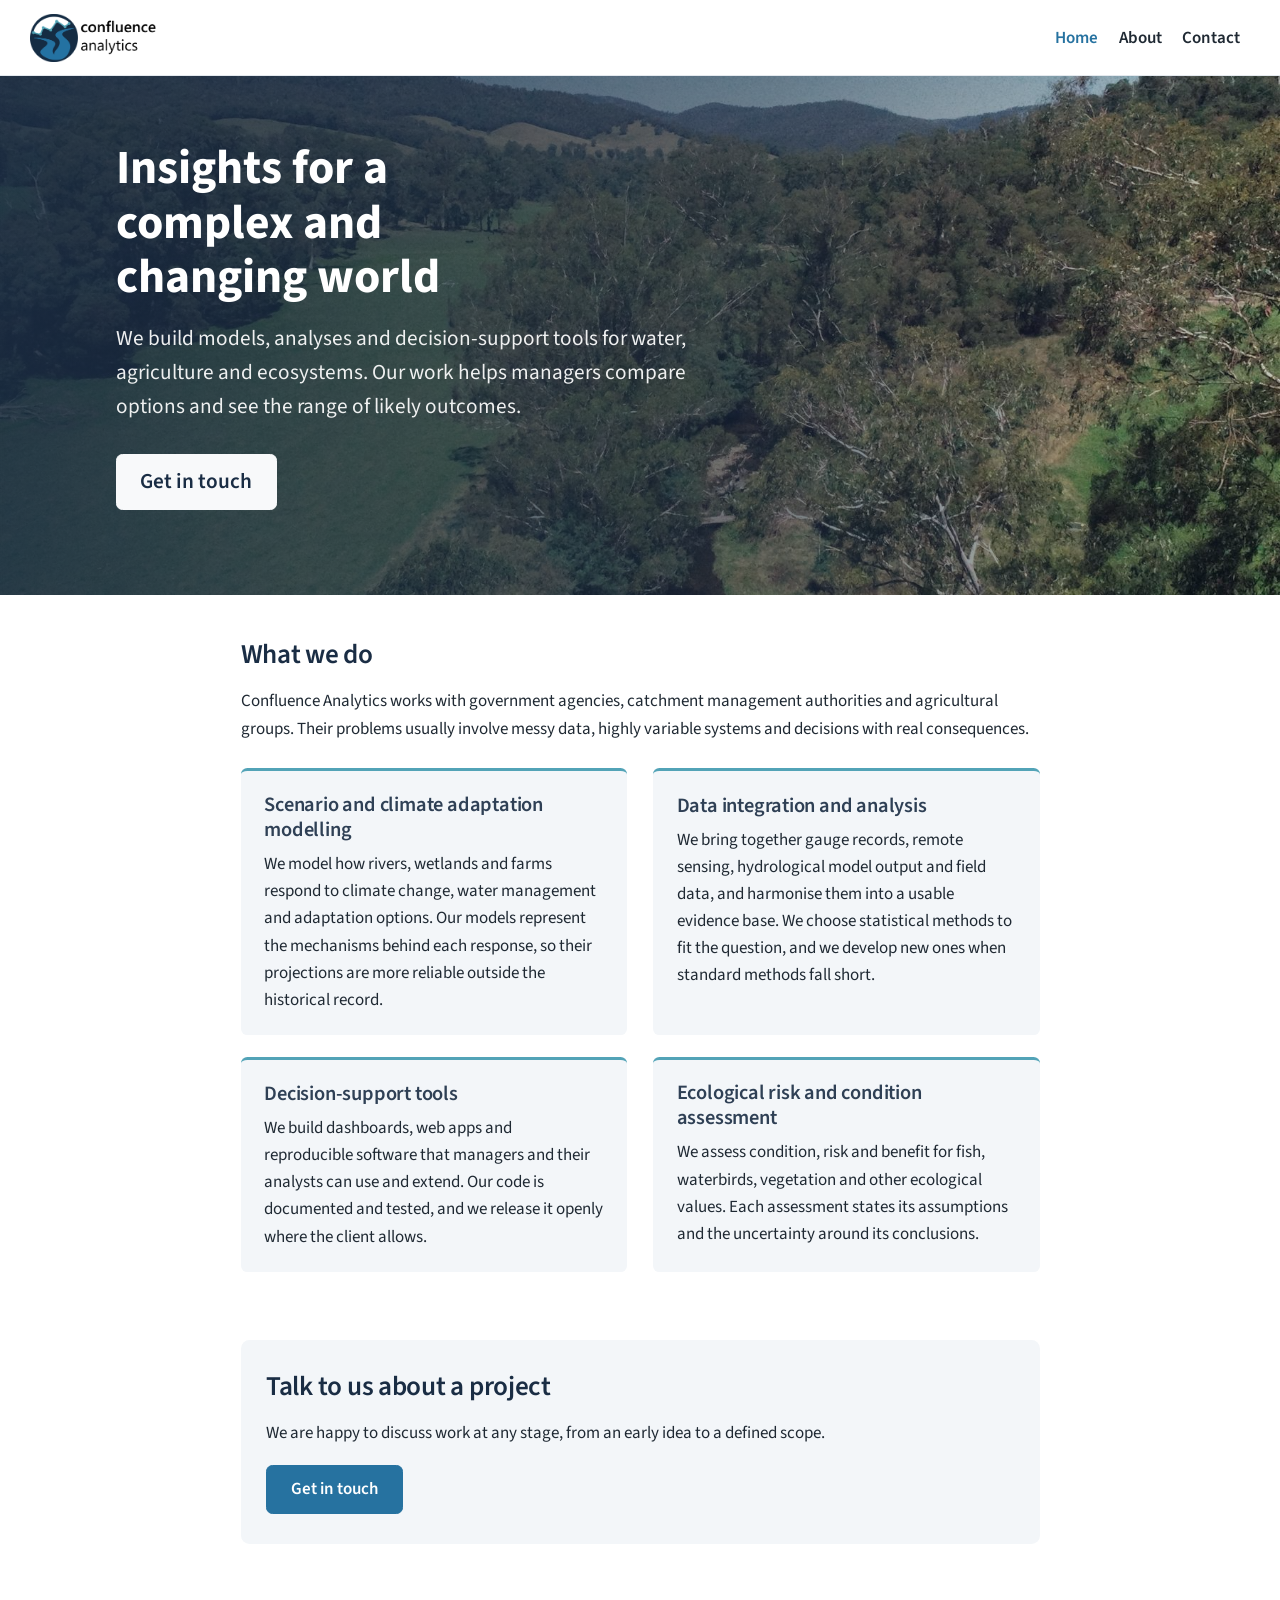
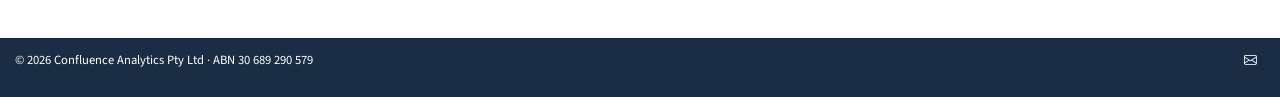
==== commit c9c155ea: "Built site for gh-pages" ====
--- a/index.html
+++ b/index.html
@@ -2,17 +2,24 @@
 <html xmlns="http://www.w3.org/1999/xhtml" lang="en" xml:lang="en"><head>
 
 <meta charset="utf-8">
-<meta name="generator" content="quarto-1.8.27">
+<meta name="generator" content="quarto-1.10.18">
 
 <meta name="viewport" content="width=device-width, initial-scale=1.0, user-scalable=yes">
 
+<meta name="description" content="Quantitative modelling and decision support for water, agriculture and ecosystems.">
 
 <title>Confluence Analytics</title>
 <style>
-code{white-space: pre-wrap;}
+/* Default styles provided by pandoc.
+** See https://pandoc.org/MANUAL.html#variables-for-html for config info.
+*/
 span.smallcaps{font-variant: small-caps;}
-div.columns{display: flex; gap: min(4vw, 1.5em);}
-div.column{flex: auto; overflow-x: auto;}
+div.columns{display: flex; gap: 1.5em;}
+div.column{flex: auto;}
+@media screen {
+div.columns{gap: min(4vw, 1.5em);}
+div.column{overflow-x: auto;}
+}
 div.hanging-indent{margin-left: 1.5em; text-indent: -1.5em;}
 ul.task-list{list-style: none;}
 ul.task-list li input[type="checkbox"] {
@@ -25,36 +32,19 @@
 
 <script src="site_libs/quarto-nav/quarto-nav.js"></script>
 <script src="site_libs/quarto-nav/headroom.min.js"></script>
+<link href="./images/web/logo-mark.png" rel="icon" type="image/png">
 <script src="site_libs/clipboard/clipboard.min.js"></script>
-<script src="site_libs/quarto-search/autocomplete.umd.js"></script>
-<script src="site_libs/quarto-search/fuse.min.js"></script>
-<script src="site_libs/quarto-search/quarto-search.js"></script>
-<meta name="quarto:offset" content="./">
-<link href="./logo-01.png" rel="icon" type="image/png">
 <script src="site_libs/quarto-html/quarto.js" type="module"></script>
 <script src="site_libs/quarto-html/tabsets/tabsets.js" type="module"></script>
-<script src="site_libs/quarto-html/axe/axe-check.js" type="module"></script>
 <script src="site_libs/quarto-html/popper.min.js"></script>
 <script src="site_libs/quarto-html/tippy.umd.min.js"></script>
 <script src="site_libs/quarto-html/anchor.min.js"></script>
 <link href="site_libs/quarto-html/tippy.css" rel="stylesheet">
-<link href="site_libs/quarto-html/quarto-syntax-highlighting-ed96de9b727972fe78a7b5d16c58bf87.css" rel="stylesheet" id="quarto-text-highlighting-styles">
+<link href="site_libs/quarto-html/quarto-syntax-highlighting-64a204ab8560d761af7679ceaba22944.css" rel="stylesheet" id="quarto-text-highlighting-styles">
 <script src="site_libs/bootstrap/bootstrap.min.js"></script>
 <link href="site_libs/bootstrap/bootstrap-icons.css" rel="stylesheet">
-<link href="site_libs/bootstrap/bootstrap-2e3543371e4f7220b1cf65411cce5df8.min.css" rel="stylesheet" append-hash="true" id="quarto-bootstrap" data-mode="light">
+<link href="site_libs/bootstrap/bootstrap-c03a714eba1c064fd13f488945eff723.min.css" rel="stylesheet" append-hash="true" id="quarto-bootstrap" data-mode="light">
 <script id="quarto-search-options" type="application/json">{
-  "location": "navbar",
-  "copy-button": false,
-  "collapse-after": 3,
-  "panel-placement": "end",
-  "type": "overlay",
-  "limit": 50,
-  "keyboard-shortcut": [
-    "f",
-    "/",
-    "s"
-  ],
-  "show-item-context": false,
   "language": {
     "search-no-results-text": "No results",
     "search-matching-documents-text": "matching documents",
@@ -72,10 +62,16 @@
 <style>html{ scroll-behavior: smooth; }</style>
 
 
-<link rel="stylesheet" href="styles.css">
+<meta property="og:title" content="Confluence Analytics">
+<meta property="og:description" content="Quantitative modelling and decision support for water, agriculture and ecosystems.">
+<meta property="og:image" content="https://confluenceanalytics.com.au/images/web/river-valley.jpg">
+<meta property="og:site_name" content="Confluence Analytics">
+<meta name="twitter:title" content="Confluence Analytics">
+<meta name="twitter:description" content="Quantitative modelling and decision support for water, agriculture and ecosystems.">
+<meta name="twitter:card" content="summary">
 </head>
 
-<body class="nav-fixed quarto-light">
+<body class="nav-fixed fullcontent quarto-light">
 
 <div id="quarto-search-results"></div>
   <header id="quarto-header" class="headroom fixed-top">
@@ -83,16 +79,15 @@
       <div class="navbar-container container-fluid">
       <div class="navbar-brand-container mx-auto">
     <a href="./index.html" class="navbar-brand navbar-brand-logo">
-    <img src="./logo_words-01.png" alt="Confluence Analytics Logo" class="navbar-logo light-content">
-    <img src="./logo_words-01.png" alt="Confluence Analytics Logo" class="navbar-logo dark-content">
+    <img src="./images/web/logo-words.png" alt="Confluence Analytics" class="navbar-logo light-content">
+    <img src="./images/web/logo-words.png" alt="Confluence Analytics" class="navbar-logo dark-content">
     </a>
   </div>
-            <div id="quarto-search" class="" title="Search"></div>
           <button class="navbar-toggler" type="button" data-bs-toggle="collapse" data-bs-target="#navbarCollapse" aria-controls="navbarCollapse" role="menu" aria-expanded="false" aria-label="Toggle navigation" onclick="if (window.quartoToggleHeadroom) { window.quartoToggleHeadroom(); }">
   <span class="navbar-toggler-icon"></span>
 </button>
           <div class="collapse navbar-collapse" id="navbarCollapse">
-            <ul class="navbar-nav navbar-nav-scroll me-auto">
+            <ul class="navbar-nav navbar-nav-scroll ms-auto">
   <li class="nav-item">
     <a class="nav-link active" href="./index.html" aria-current="page"> 
 <span class="menu-text">Home</span></a>
@@ -106,13 +101,6 @@
 <span class="menu-text">Contact</span></a>
   </li>  
 </ul>
-            <ul class="navbar-nav navbar-nav-scroll ms-auto">
-  <li class="nav-item">
-    <a class="nav-link" href="mailto:info@confluenceanalytics.com.au"> <i class="bi bi-envelope" role="img">
-</i> 
-<span class="menu-text">Email</span></a>
-  </li>  
-</ul>
           </div> <!-- /navcollapse -->
             <div class="quarto-navbar-tools">
 </div>
@@ -120,127 +108,53 @@
     </nav>
 </header>
 <!-- content -->
-<div id="quarto-content" class="quarto-container page-columns page-rows-contents page-layout-full page-navbar">
+<div id="quarto-content" class="quarto-container page-columns page-rows-contents page-layout-article page-navbar">
 <!-- sidebar -->
 <!-- margin-sidebar -->
-    <div id="quarto-margin-sidebar" class="sidebar margin-sidebar">
-        <nav id="TOC" role="doc-toc" class="toc-active">
-    <h2 id="toc-title">On this page</h2>
-   
-  <ul>
-  <li><a href="#our-mission" id="toc-our-mission" class="nav-link active" data-scroll-target="#our-mission">Our Mission</a></li>
-  <li><a href="#what-sets-us-apart" id="toc-what-sets-us-apart" class="nav-link" data-scroll-target="#what-sets-us-apart">What Sets Us Apart</a></li>
-  <li><a href="#our-approach" id="toc-our-approach" class="nav-link" data-scroll-target="#our-approach">Our Approach</a>
-  <ul class="collapse">
-  <li><a href="#trusted-by-management-agencies-and-agricultural-operations" id="toc-trusted-by-management-agencies-and-agricultural-operations" class="nav-link" data-scroll-target="#trusted-by-management-agencies-and-agricultural-operations">Trusted by Management Agencies and Agricultural Operations</a></li>
-  </ul></li>
-  </ul>
-</nav>
-    </div>
+    
 <!-- main -->
-<main class="content column-page-left" id="quarto-document-content"><header id="title-block-header" class="quarto-title-block"></header>
-
-
-
-
-<div class="hero-section">
-<div class="hero-content">
-<div class="hero-text-card">
-<p><img src="logo_words-01.png" class="hero-logo img-fluid" alt="Confluence Analytics Logo"></p>
-<p><strong>Confluence Analytics</strong> specializes in ecological and agricultural consulting with a focus on <strong>water management</strong>, <strong>sustainability</strong>, and <strong>biodiversity conservation</strong>. We bridge the gap between complex science and practical management decisions.</p>
+<main class="content page-columns page-full" id="quarto-document-content"><header id="title-block-header" class="quarto-title-block"></header>
+
+
+
+
+<div class="hero column-screen" style="background-image: url('images/web/river-valley.jpg');">
+<div class="hero-inner">
+<!-- Quarto lifts any h1 into its title block, so this uses an ARIA heading -->
+<p class="hero-title" role="heading" aria-level="1">Insights for a complex and changing world</p>
+<p>We build models, analyses and decision-support tools for water, agriculture and ecosystems. Our work helps managers compare options and see the range of likely outcomes.</p>
+<p><a href="./contact.html" class="btn btn-light btn-lg">Get in touch</a></p>
 </div>
-<section id="insights-for-a-complex-and-changing-world" class="level2 hero-image-side">
-<h2 class="anchored" data-anchor-id="insights-for-a-complex-and-changing-world">Insights for a complex and changing world</h2>
-<p><img src="images/drone2.jpg" class="hero-bg img-fluid" alt="Environmental monitoring and water management"></p>
+</div>
+<section id="what-we-do" class="level2">
+<h2 class="anchored" data-anchor-id="what-we-do">What we do</h2>
+<p>Confluence Analytics works with government agencies, catchment management authorities and agricultural groups. Their problems usually involve messy data, highly variable systems and decisions with real consequences.</p>
+<div class="grid card-grid">
+<section id="scenario-and-climate-adaptation-modelling" class="level3 g-col-12 g-col-md-6 service">
+<h3 class="anchored" data-anchor-id="scenario-and-climate-adaptation-modelling">Scenario and climate adaptation modelling</h3>
+<p>We model how rivers, wetlands and farms respond to climate change, water management and adaptation options. Our models represent the mechanisms behind each response, so their projections are more reliable outside the historical record.</p>
+</section>
+<section id="data-integration-and-analysis" class="level3 g-col-12 g-col-md-6 service">
+<h3 class="anchored" data-anchor-id="data-integration-and-analysis">Data integration and analysis</h3>
+<p>We bring together gauge records, remote sensing, hydrological model output and field data, and harmonise them into a usable evidence base. We choose statistical methods to fit the question, and we develop new ones when standard methods fall short.</p>
+</section>
+<section id="decision-support-tools" class="level3 g-col-12 g-col-md-6 service">
+<h3 class="anchored" data-anchor-id="decision-support-tools">Decision-support tools</h3>
+<p>We build dashboards, web apps and reproducible software that managers and their analysts can use and extend. Our code is documented and tested, and we release it openly where the client allows.</p>
+</section>
+<section id="ecological-risk-and-condition-assessment" class="level3 g-col-12 g-col-md-6 service">
+<h3 class="anchored" data-anchor-id="ecological-risk-and-condition-assessment">Ecological risk and condition assessment</h3>
+<p>We assess condition, risk and benefit for fish, waterbirds, vegetation and other ecological values. Each assessment states its assumptions and the uncertainty around its conclusions.</p>
 </section>
 </div>
-</div>
-<section id="our-mission" class="level2">
-<h2 class="anchored" data-anchor-id="our-mission">Our Mission</h2>
-<p><strong>Confluence Analytics</strong> was founded on the principle that science should directly inform and improve real-world management decisions. We specialize in translating complex environmental data and responses into clear, actionable insights that drive sustainable outcomes.</p>
 </section>
-<section id="what-sets-us-apart" class="level2">
-<h2 class="anchored" data-anchor-id="what-sets-us-apart">What Sets Us Apart</h2>
-<div class="grid">
-<div class="g-col-md-8">
-<div class="grid">
-<section id="mechanistic-understanding" class="level3 g-col-md-6 feature-box">
-<h3 class="anchored" data-anchor-id="mechanistic-understanding"><strong>Mechanistic Understanding</strong></h3>
-<p>We don’t just identify patterns, we understand the underlying mechanisms driving system responses. This approach identifies the <em>why</em> and enables more robust projections under different scenarios.</p>
+<section id="talk-to-us-about-a-project" class="level2 cta">
+<h2 class="anchored" data-anchor-id="talk-to-us-about-a-project">Talk to us about a project</h2>
+<p>We are happy to discuss work at any stage, from an early idea to a defined scope.</p>
+<p><a href="./contact.html" class="btn btn-primary">Get in touch</a></p>
 </section>
-<section id="scale-expertise" class="level3 g-col-md-6 feature-box">
-<h3 class="anchored" data-anchor-id="scale-expertise"><strong>Scale Expertise</strong></h3>
-<p>From local watersheds to regional farming systems and national ecosystems, we excel at modelling complex outcomes across large, heterogeneous systems while maintaining scientific rigour.</p>
-</section>
-<section id="actionable-insights" class="level3 g-col-md-6 feature-box">
-<h3 class="anchored" data-anchor-id="actionable-insights"><strong>Actionable Insights</strong></h3>
-<p>Our outputs are scientifically robust yet accessible, designed to be understandable, interpretable, and actionable by managers and non-scientific stakeholders.</p>
-</section>
-<section id="real-world-focus" class="level3 g-col-md-6 feature-box">
-<h3 class="anchored" data-anchor-id="real-world-focus"><strong>Real-World Focus</strong></h3>
-<p>We ensure our analysis addresses genuine needs from real people, delivering solutions that make a measurable difference in the field.</p>
-</section>
-</div>
-</div>
-<div class="g-col-md-4">
-<div class="quarto-figure quarto-figure-center">
-<figure class="figure">
-<p><img src="images/steavenson.jpg" class="section-image img-fluid figure-img" alt="Water management and monitoring systems"></p>
-<figcaption>Water Management</figcaption>
-</figure>
-</div>
-<div class="quarto-figure quarto-figure-center">
-<figure class="figure">
-<p><img src="images/ag-landscape.jpg" class="section-image img-fluid figure-img" alt="Agricultural landscape showing sustainable farming practices"></p>
-<figcaption>Agricultural Landscapes</figcaption>
-</figure>
-</div>
-</div>
-</div>
-</section>
-<section id="our-approach" class="level2">
-<h2 class="anchored" data-anchor-id="our-approach">Our Approach</h2>
-<div class="grid">
-<div class="g-col-md-8">
-<p>At <strong>Confluence Analytics</strong>, we combine:</p>
-<ul>
-<li><strong>Advanced data acquisition and analysis</strong> techniques</li>
-<li><strong>Mechanistic response modelling</strong> at multiple scales</li>
-<li><strong>Scenario modelling</strong> for robust projections of potential actions and future conditions</li>
-<li><strong>Clear communication</strong> of complex scientific findings</li>
-</ul>
-</div>
-<div class="g-col-md-4">
-<div class="quarto-figure quarto-figure-center">
-<figure class="figure">
-<p><img src="images/all_anaes.png" class="section-image img-fluid figure-img" alt="Advanced data analysis and modelling techniques"></p>
-<figcaption>Data and Modelling</figcaption>
-</figure>
-</div>
-</div>
-</div>
-<div class="callout callout-style-simple callout-note callout-titled">
-<div class="callout-header d-flex align-content-center">
-<div class="callout-icon-container">
-<i class="callout-icon"></i>
-</div>
-<div class="callout-title-container flex-fill">
-<span class="screen-reader-only">Note</span>Ready to Transform Your Management Strategy?
-</div>
-</div>
-<div class="callout-body-container callout-body">
-<p>Whether you’re managing agricultural landscapes, conserving biodiversity, or optimizing water resources, we help you make informed decisions backed by solid science.</p>
-<p><a href="./contact.html" class="btn btn-primary btn-lg" role="button">Contact us</a></p>
-</div>
-</div>
-<hr>
-<section id="trusted-by-management-agencies-and-agricultural-operations" class="level3">
-<h3 class="anchored" data-anchor-id="trusted-by-management-agencies-and-agricultural-operations">Trusted by Management Agencies and Agricultural Operations</h3>
-<p>We work with diverse clients who need scientifically-grounded solutions for complex environmental challenges. Our interdisciplinary approach ensures that ecological insights translate into practical management strategies.</p>
-
-
-</section>
-</section>
+
+
 
 </main> <!-- /main -->
 <script id="quarto-html-after-body" type="application/javascript">
@@ -652,16 +566,16 @@
 <footer class="footer">
   <div class="nav-footer">
     <div class="nav-footer-left">
-<p>© 2026 Confluence Analytics. All rights reserved.</p>
+<p>© 2026 Confluence Analytics Pty Ltd · ABN 30 689 290 579</p>
 </div>   
     <div class="nav-footer-center">
-<p>Professional ecological and agricultural management consulting</p>
-</div>
+      &nbsp;
+    </div>
     <div class="nav-footer-right">
       <ul class="footer-items list-unstyled">
     <li class="nav-item compact">
     <a class="nav-link" href="mailto:info@confluenceanalytics.com.au">
-      <i class="bi bi-envelope" role="img">
+      <i class="bi bi-envelope" role="img" aria-label="Email">
 </i> 
     </a>
   </li>  
--- a/site_libs/quarto-html/quarto-syntax-highlighting-64a204ab8560d761af7679ceaba22944.css
+++ b/site_libs/quarto-html/quarto-syntax-highlighting-64a204ab8560d761af7679ceaba22944.css
@@ -0,0 +1,236 @@
+/* quarto syntax highlight colors */
+:root {
+  --quarto-hl-ot-color: #003B4F;
+  --quarto-hl-at-color: #657422;
+  --quarto-hl-ss-color: #20794D;
+  --quarto-hl-an-color: #5E5E5E;
+  --quarto-hl-fu-color: #4758AB;
+  --quarto-hl-st-color: #20794D;
+  --quarto-hl-cf-color: #003B4F;
+  --quarto-hl-op-color: #5E5E5E;
+  --quarto-hl-er-color: #AD0000;
+  --quarto-hl-bn-color: #AD0000;
+  --quarto-hl-al-color: #AD0000;
+  --quarto-hl-va-color: #111111;
+  --quarto-hl-bu-color: inherit;
+  --quarto-hl-ex-color: inherit;
+  --quarto-hl-pp-color: #AD0000;
+  --quarto-hl-in-color: #5E5E5E;
+  --quarto-hl-vs-color: #20794D;
+  --quarto-hl-wa-color: #5E5E5E;
+  --quarto-hl-do-color: #5E5E5E;
+  --quarto-hl-im-color: #00769E;
+  --quarto-hl-ch-color: #20794D;
+  --quarto-hl-dt-color: #AD0000;
+  --quarto-hl-fl-color: #AD0000;
+  --quarto-hl-co-color: #5E5E5E;
+  --quarto-hl-cv-color: #5E5E5E;
+  --quarto-hl-cn-color: #8f5902;
+  --quarto-hl-sc-color: #5E5E5E;
+  --quarto-hl-dv-color: #AD0000;
+  --quarto-hl-kw-color: #003B4F;
+}
+
+/* other quarto variables */
+:root {
+  --quarto-font-monospace: SFMono-Regular, Menlo, Monaco, Consolas, "Liberation Mono", "Courier New", monospace;
+}
+
+/* syntax highlight based on Pandoc's rules */
+pre > code.sourceCode > span {
+  color: #003B4F;
+}
+
+code.sourceCode > span {
+  color: #003B4F;
+}
+
+div.sourceCode,
+div.sourceCode pre.sourceCode {
+  color: #003B4F;
+}
+
+/* Normal */
+code span {
+  color: #003B4F;
+}
+
+/* Alert */
+code span.al {
+  color: #AD0000;
+  font-style: inherit;
+}
+
+/* Annotation */
+code span.an {
+  color: #5E5E5E;
+  font-style: inherit;
+}
+
+/* Attribute */
+code span.at {
+  color: #657422;
+  font-style: inherit;
+}
+
+/* BaseN */
+code span.bn {
+  color: #AD0000;
+  font-style: inherit;
+}
+
+/* BuiltIn */
+code span.bu {
+  font-style: inherit;
+}
+
+/* ControlFlow */
+code span.cf {
+  color: #003B4F;
+  font-weight: bold;
+  font-style: inherit;
+}
+
+/* Char */
+code span.ch {
+  color: #20794D;
+  font-style: inherit;
+}
+
+/* Constant */
+code span.cn {
+  color: #8f5902;
+  font-style: inherit;
+}
+
+/* Comment */
+code span.co {
+  color: #5E5E5E;
+  font-style: inherit;
+}
+
+/* CommentVar */
+code span.cv {
+  color: #5E5E5E;
+  font-style: italic;
+}
+
+/* Documentation */
+code span.do {
+  color: #5E5E5E;
+  font-style: italic;
+}
+
+/* DataType */
+code span.dt {
+  color: #AD0000;
+  font-style: inherit;
+}
+
+/* DecVal */
+code span.dv {
+  color: #AD0000;
+  font-style: inherit;
+}
+
+/* Error */
+code span.er {
+  color: #AD0000;
+  font-style: inherit;
+}
+
+/* Extension */
+code span.ex {
+  font-style: inherit;
+}
+
+/* Float */
+code span.fl {
+  color: #AD0000;
+  font-style: inherit;
+}
+
+/* Function */
+code span.fu {
+  color: #4758AB;
+  font-style: inherit;
+}
+
+/* Import */
+code span.im {
+  color: #00769E;
+  font-style: inherit;
+}
+
+/* Information */
+code span.in {
+  color: #5E5E5E;
+  font-style: inherit;
+}
+
+/* Keyword */
+code span.kw {
+  color: #003B4F;
+  font-weight: bold;
+  font-style: inherit;
+}
+
+/* Operator */
+code span.op {
+  color: #5E5E5E;
+  font-style: inherit;
+}
+
+/* Other */
+code span.ot {
+  color: #003B4F;
+  font-style: inherit;
+}
+
+/* Preprocessor */
+code span.pp {
+  color: #AD0000;
+  font-style: inherit;
+}
+
+/* SpecialChar */
+code span.sc {
+  color: #5E5E5E;
+  font-style: inherit;
+}
+
+/* SpecialString */
+code span.ss {
+  color: #20794D;
+  font-style: inherit;
+}
+
+/* String */
+code span.st {
+  color: #20794D;
+  font-style: inherit;
+}
+
+/* Variable */
+code span.va {
+  color: #111111;
+  font-style: inherit;
+}
+
+/* VerbatimString */
+code span.vs {
+  color: #20794D;
+  font-style: inherit;
+}
+
+/* Warning */
+code span.wa {
+  color: #5E5E5E;
+  font-style: italic;
+}
+
+.prevent-inlining {
+  content: "</";
+}
+
+/*# sourceMappingURL=9d8d5bb603a83b8298b89080a598c93b.css.map */
